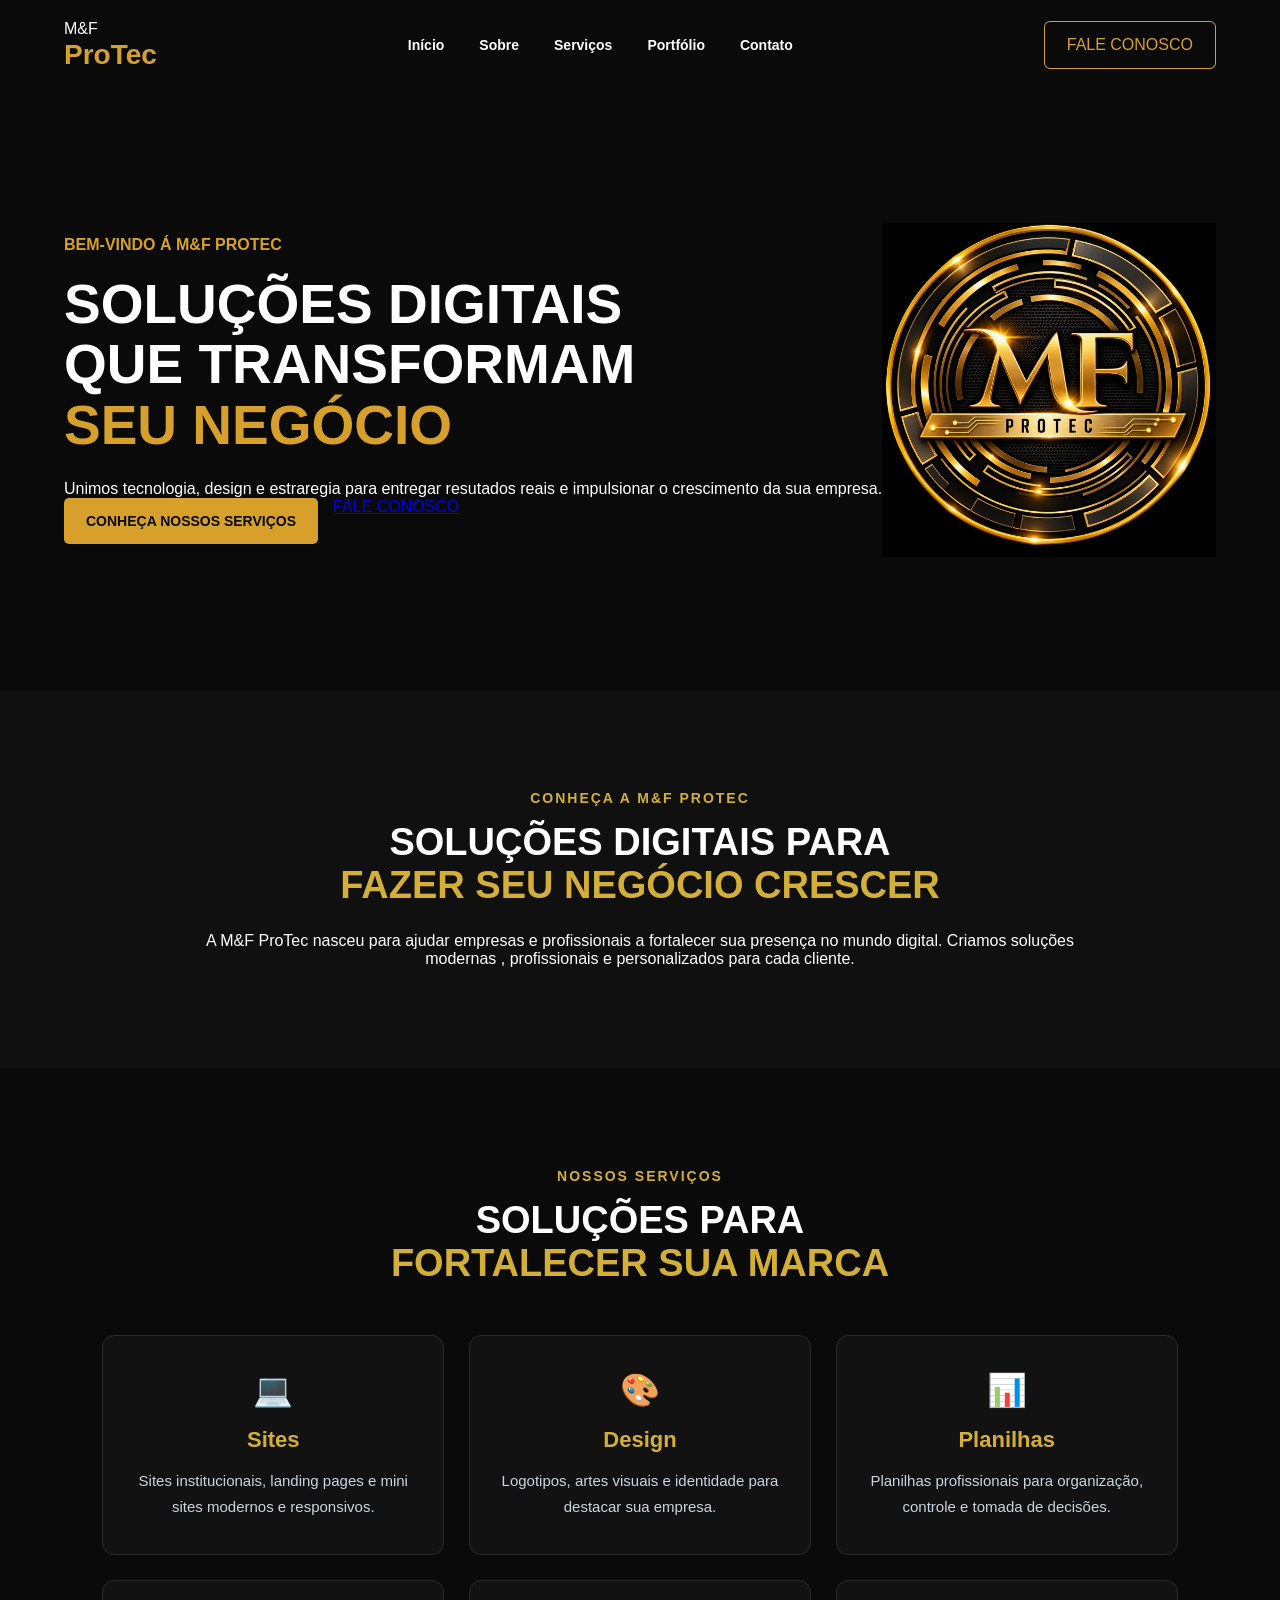
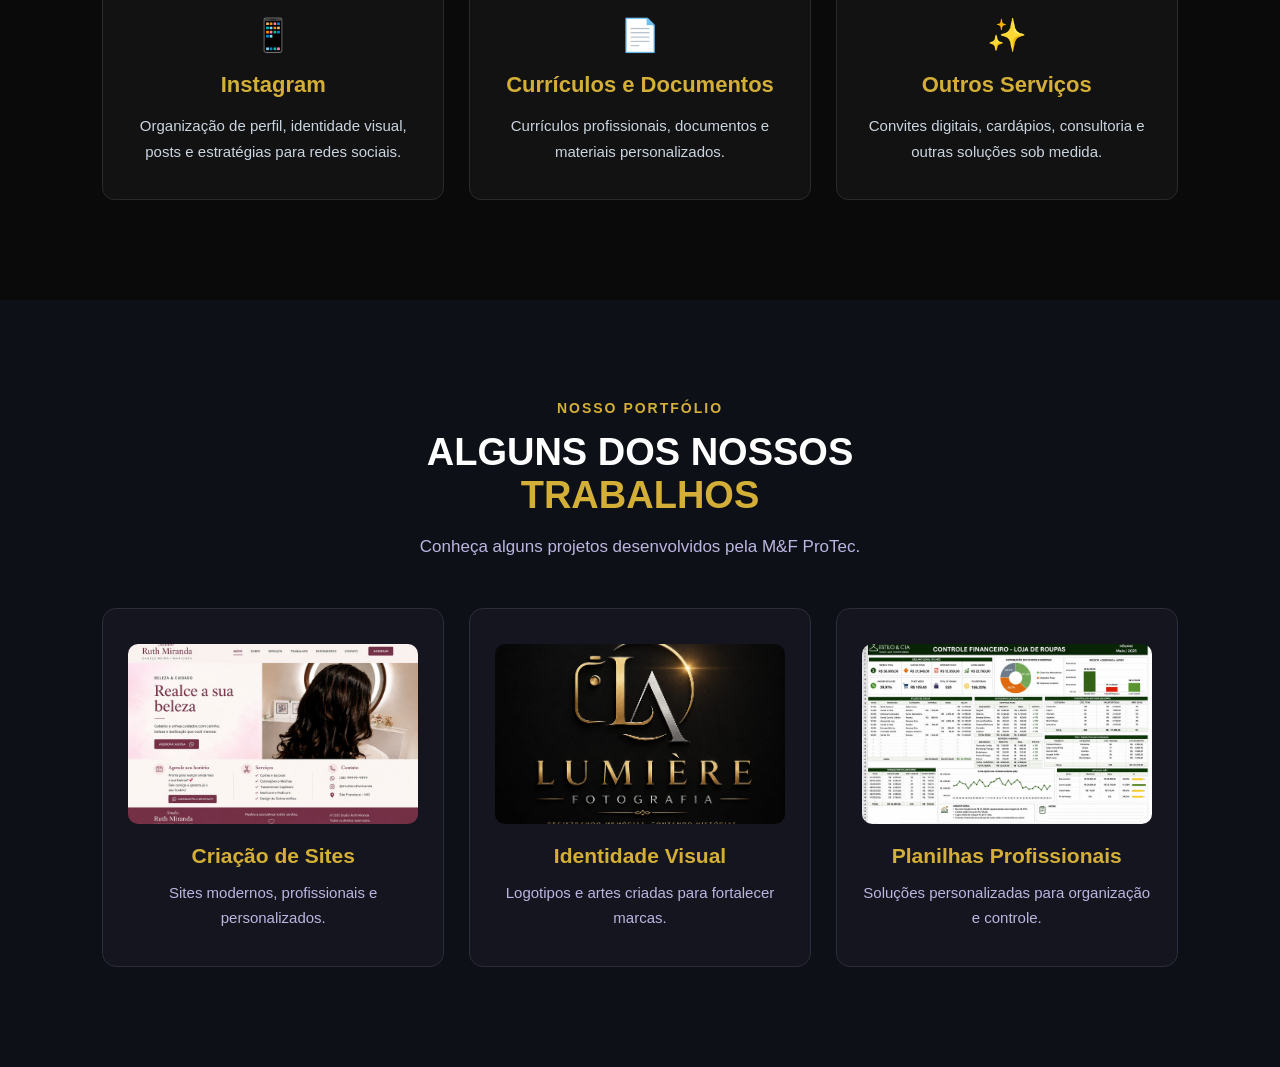
==== index.html @ 5df6a649 "Adicionar site M&F ProTec" ====
<!DOCTYPE html>
<html lang="pt-BR">
<head>
    <meta charset="UTF-8">
    <meta name="viewport" content="width=device-width, initial-scale=1.0">
    <title>M&F ProTec | Soluções Digitais</title>
    <link rel="stylesheet" href="css/style.css">
</head>
<body>
    <header>
        <div class="logo">
            M&F <span>ProTec</span>
        </div>
        <nav>
            <a href="#inicio">Início</a>
            <a href="#sobre">Sobre</a>
            <a href="#servicos">Serviços</a>
            <a href="#portfolio">Portfólio</a>
            <a href="#contato">Contato</a>
        </nav>
        
        <a href="#contato" class="btn-contato">FALE CONOSCO</a>   
    </header>
    <main> 
        <section id="inicio" class="hero">
            <div class="hero-conteudo">

                <p  class="destaque">BEM-VINDO Á M&F PROTEC</p>
                
                <h1> 
                    SOLUÇÕES DIGITAIS<br>
                    QUE TRANSFORMAM<br>
                    <span>SEU NEGÓCIO</span>
                </h1>
                <p class="descrição">
                    Unimos tecnologia, design e estraregia para
                    entregar resutados reais e impulsionar o
                    crescimento da sua empresa.
                </p>
            
            <div class="hero-botoes">
                <a href="#servicos" class="btn-principal">
                    CONHEÇA NOSSOS SERVIÇOS
                </a>

                <a href="#contato" class="btn-secundario">
                    FALE CONOSCO
                </a>

            </div>
          
         </div> 
         <div class="hero-imagem">
            <img src="img/logo.png" alt="Logo M&F ProTec">
         </div> 
       </section>

       <section id="sobre" class="sobre">
          <div class="sobre-conteudo">
            
            <p class="sobre-destaque"> CONHEÇA A M&F PROTEC </p>

            <h2> 
                SOLUÇÕES DIGITAIS PARA
                <span> FAZER SEU NEGÓCIO CRESCER</span>
            </h2>

            <p class="Sobre-texto">
                A M&F ProTec nasceu para ajudar empresas e profissionais
                a fortalecer sua presença no mundo digital.
                Criamos soluções modernas , profissionais e personalizados
                para cada cliente.

            </p>

              
          </div>

       </section>

       <section id="servicos" class="servicos">

    <p class="servicos-destaque">NOSSOS SERVIÇOS</p>

    <h2>
        SOLUÇÕES PARA
        <span>FORTALECER SUA MARCA</span>
    </h2>

    <div class="servicos-grid">

        <div class="servico-card">
            <div class="servico-icone">💻</div>
            <h3>Sites</h3>
            <p>Sites institucionais, landing pages e mini sites modernos e responsivos.</p>
        </div>

        <div class="servico-card">
            <div class="servico-icone">🎨</div>
            <h3>Design</h3>
            <p>Logotipos, artes visuais e identidade para destacar sua empresa.</p>
        </div>

        <div class="servico-card">
            <div class="servico-icone">📊</div>
            <h3>Planilhas</h3>
            <p>Planilhas profissionais para organização, controle e tomada de decisões.</p>
        </div>

        <div class="servico-card">
            <div class="servico-icone">📱</div>
            <h3>Instagram</h3>
            <p>Organização de perfil, identidade visual, posts e estratégias para redes sociais.</p>
        </div>

        <div class="servico-card">
            <div class="servico-icone">📄</div> 
            <h3>Currículos e Documentos</h3>
            <p>Currículos profissionais, documentos e materiais personalizados.</p>
        </div>

        <div class="servico-card">
            <div class="servico-icone">✨</div>
            <h3>Outros Serviços</h3>
            <p>Convites digitais, cardápios, consultoria e outras soluções sob medida.</p>
        </div>

    </div>

</section>


<section id="portfolio" class="portfolio">

    <div class="portfolio-conteudo">

        <p class="portfolio-destaque">NOSSO PORTFÓLIO</p>

        <h2>
            ALGUNS DOS NOSSOS
            <span>TRABALHOS</span>
        </h2>

        <p class="portfolio-texto">
            Conheça alguns projetos desenvolvidos pela M&F ProTec.
        </p>

        <div class="portfolio-grid">

            <div class="portfolio-card">
                <img src="img/ruth-jpg.jpeg" alt="Site Espaço Ruth Miranda" class="portfolio-img">
                 <h3>Criação de Sites</h3>

                <p>Sites modernos, profissionais e personalizados.</p>
            </div>

            <div class="portfolio-card">
                <img src="img/indentidade.jpg.jpeg" alt="Projeto de Indentidade Visual" class="portfolio-img">
                <h3>Identidade Visual</h3>
                <p>Logotipos e artes criadas para fortalecer marcas.</p>
            </div>

            <div class="portfolio-card">
                <img src="img/planilha.jpg.jpeg" alt="Planilha Profissional" class="portfolio-img">
                <h3>Planilhas Profissionais</h3>
                <p>Soluções personalizadas para organização e controle.</p>
            </div>

        </div>

    </div>

</section>
    </main>    
    
    <script src="js/script.js"></script>
    
</body>
</html>
---- css/style.css ----
* {
    margin: 0;
    padding: 0;
    box-sizing: border-box;
}

body {
    font-family: Arial, sans-serif;
    background-color: #0a0a0a;
    color: #ffffff;
}

header {
    width: 100%;
    height: 90px;
    padding: 0 5%;

    display: flex;
    align-items: center;
    justify-content: space-between;

    background-color: #0a0a0a;
}

.logo span {
    font-size: 28px;
    font-weight: bold;
    color: #ffffff;

}

.logo span {
    color: #d6a02b;
}

nav {
    display: flex;
    gap: 35px;
}

nav a {
    color: #ffffff;
    text-decoration: none;
    font-size: 14px;
    font-weight: 600;
}

nav a:hover {
    color: #d6a02b;
}

.btn-contato {
    color: #d6a02b;
    text-decoration: none;
    border: 1px solid #d6a02b;
    padding: 14px 22px;
    border-radius: 6px;
}

header {
    max-width: 1400px;
    margin: 0 auto;
}

.logo {
    line-height: 1;
}

.logo span {
    display: block;
    margin-top: 4px;
}

nav a {
    transition: 0.3s;
}

.btn-contato {
    transition: 0.3s;
}

.btn-contato:hover {
    background-color: #d6a02b;
    color: #0a0a0a;
}

.hero {
    min-height: 600px;
    display: flex;
    align-items: center;
    padding: 70px 5%;
    backgroyund-color: #0a0a0a;
}

.hero-content {
    max-width: 650px;

}

.destaque {
    color: #d6a02b;
    font-size: 16px;
    font-weight: bold;
    margin-bottom: 20px;
}

.hero h1 {
    font-size: 55px;
    line-height: 1.1;
    margin-bottom: 25px;
}

.hero h1 span {
    color: #d6a02b;
}

.descricao {
    max-width: 500px;
    font-size: 17px;
    line-height: 1.7;
    color: #cccccc;
    margin-bottom: 30px;
}

.hero-botoes {
    display: flex;
    gap: 15px;
}

.btn-principal,
.btn-segundario {
    display: inline-block;
    padding: 15px 22px;
    border-radius: 5px;
    text-decoration: none;
    font-size: 14px;
    font-weight: bold;
}

.btn-principal {
    background-color: #d6a02b;
    color: #0a0a0a;
}

.btn-segundario {
    color: #d6a02b;
    border: 1px solid #d6a02b;
}

.hero-imagem {
    flex: 1;
    display: flex;
    justify-content: center;
    align-items: center;
}

.hero-imagem img {
    max-width: 100%;
    height: 430px;
    height: auto;
    object-fit: contain;
}

/* SEÇÃO SOBRE */

.sobre {
    padding: 100px 8%;
    background: #101010;
}

.sobre-conteudo {
    max-width: 900px;
    margin: 0 auto;
    text-align: center;
}

.sobre-destaque {
    color: #d4af37;
    font-size: 14px;
    font-weight: bold;
    letter-spacing: 2px;
    margin-bottom: 15px;
}

.sobre h2 {
    color: #ffffff;
    font-size: 38px;
    margin-bottom: 25px;
}

.sobre h2 span {
    color: #d4af37;
    display: block;
}

.sobre-texto {
    color: #cbd5e1;
    font-size: 17px;
    line-height: 1.8;
    max-width: 700px;
    margin: 0 auto;
} 

/* SEÇÃO SERVIÇOS */

.servicos {
    padding: 100px 8%;
    background-color: #0a0a0a;
    text-align: center;
}

.servicos-destaque {
    color: #d4af37;
    font-size: 14px;
    font-weight: bold;
    letter-spacing: 2px;
    margin-bottom: 15px;
}

.servicos h2 {
    color: #ffffff;
    font-size: 38px;
    margin-bottom: 50px;
}

.servicos h2 span {
    color: #d4af37;
    display: block;
}

.servicos-grid {
    display: grid;
    grid-template-columns: repeat(3, 1fr);
    gap: 25px;
    max-width: 1200px;
    margin: 0 auto;
}

.servico-card {
    background-color: #121212;
    border: 1px solid #2a2a2a;
    border-radius: 12px;
    padding: 35px 25px;
    transition: 0.3s;
}

.servico-card:hover {
    transform: translateY(-8px);
    border-color: #d4af37;
}

.servico-card h3 {
    color: #d4af37;
    font-size: 22px;
    margin-bottom: 15px;
}

.servico-card p {
    color: #cbd5e1;
    font-size: 15px;
    line-height: 1.7;
}

.servico-icone {
    font-size: 32px;
    margin-bottom: 18px;
}

.servico-card {
    transition: transform 0.3s ease, border-color 0.3s ease; 
}

.servico-card:hover {
    transform: translateY(-8px);
    border-color: #d4af37;
}


/*SEÇÃO PORTFÓLIO */
.portfolio {
    padding: 100px 8%;
    background-color: #0d1117;
}

.portfolio-conteudo {
    max-width: 1100px;
    margin: 0 auto;
    text-align: center;
}

.portfolio-destaque {
    color: #d4af37;
    font-size: 14px;
    font-weight: bold;
    letter-spacing: 2px;
    margin-bottom: 15px;
}

.portfolio h2 {
    color: #ffffff;
    font-size: 38px;
    margin-bottom: 15px;
}

.portfolio h2 span {
    color: #d4af37;
    display: block;
}
.portfolio-texto {
    color: #bcb5e1;
    font-size: 17px;
    line-height: 1.8;
    margin-bottom: 45px;
}
.portfolio-grid {
    display: grid;
    grid-template-columns: repeat(3, 1fr);
    gap: 25px;
    
}
.portfolio-card {
    background:#15151f;
    border: 1px solid #2c2c3a;
    border-radius: 14px;
    padding: 35px 25px;
    text-align: center;
}
.portfolio-card h3 {
    color: #d4af37;
    font-size: 21px;
    margin-bottom: 12px;
}
.portfolio-card p {
    color: #bcb5e1;
    font-size: 15px;
    line-height: 1.7;
}
.portfolio-card {
    transition: transform 0.3s ease, border-color 0.3s ease;
}
.portfolio-card:hover {
    transform: translateY(-8px);
    border-color: #d4af37;
}

.portfolio-img {
    width: 100%;
    height: 180px;
    object-fit: cover;
    border-radius: 10px;
    margin-bottom: 20px;
    display: block;
}
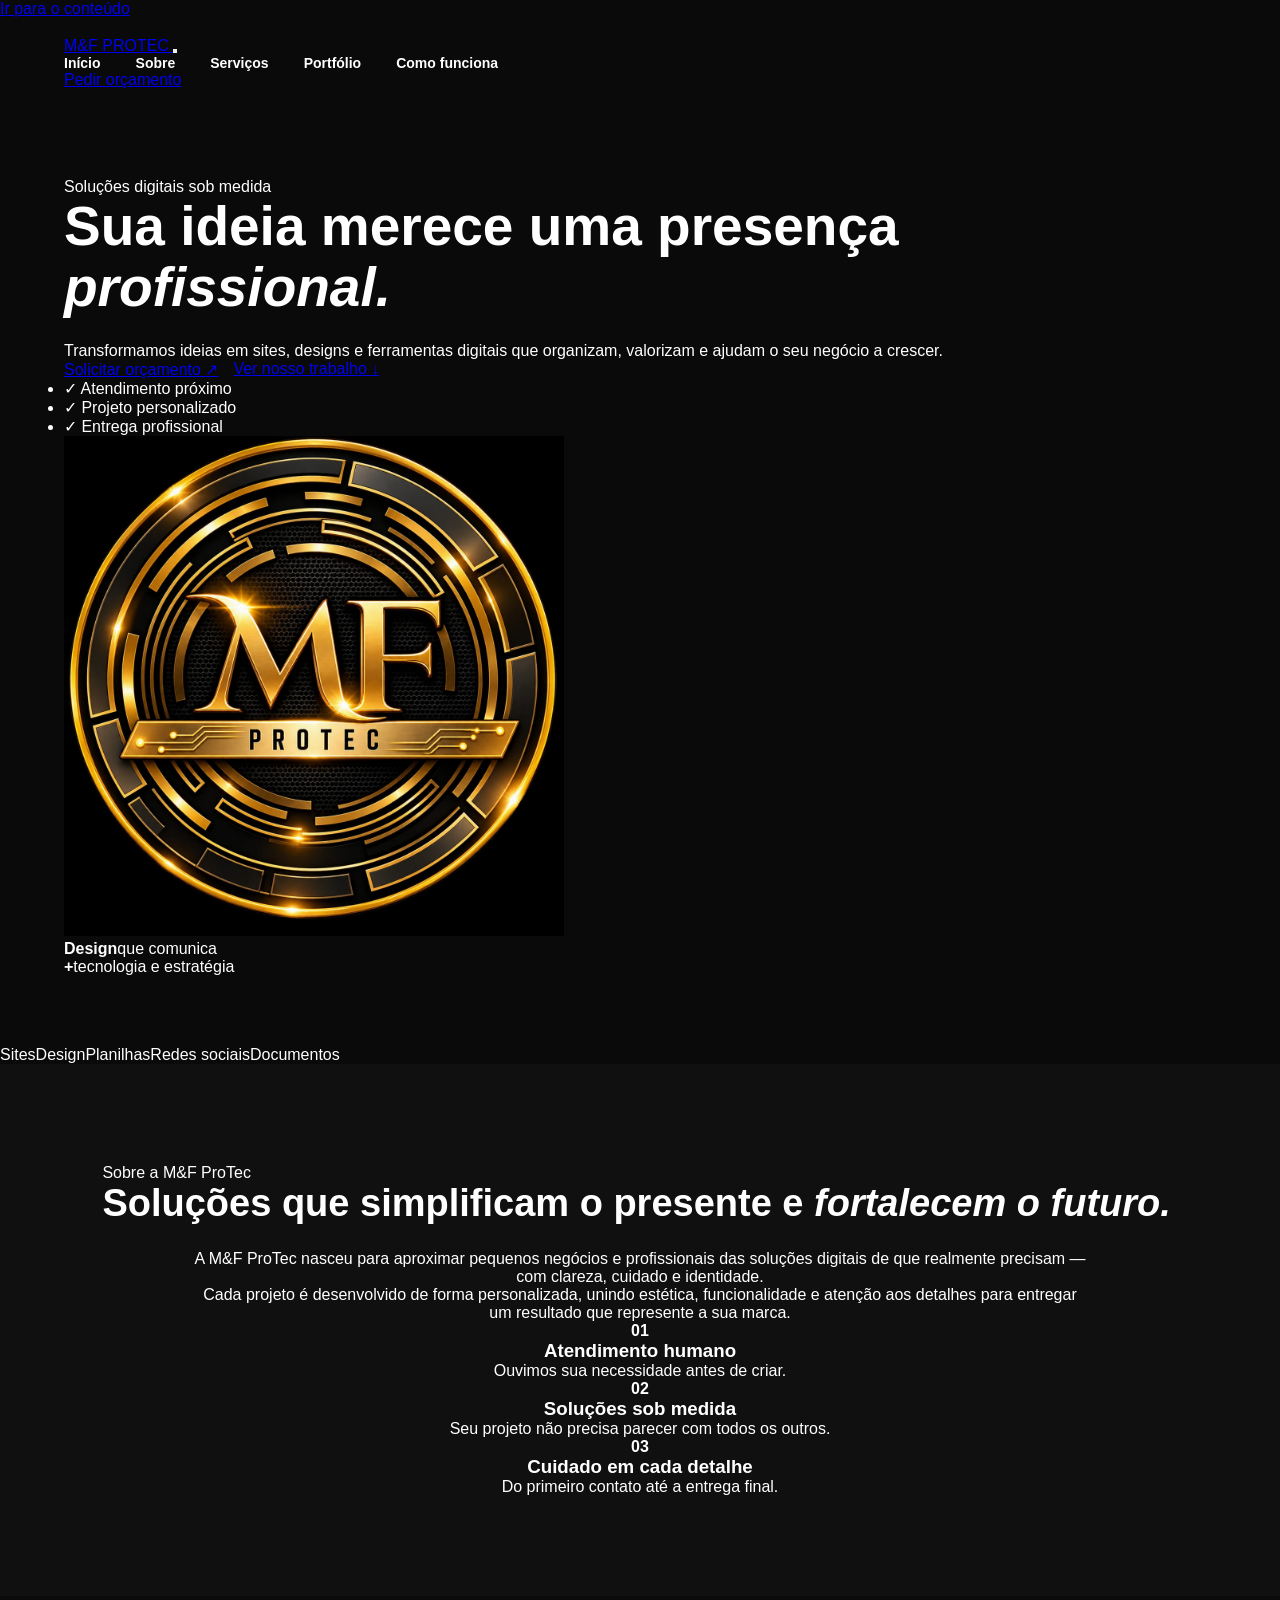
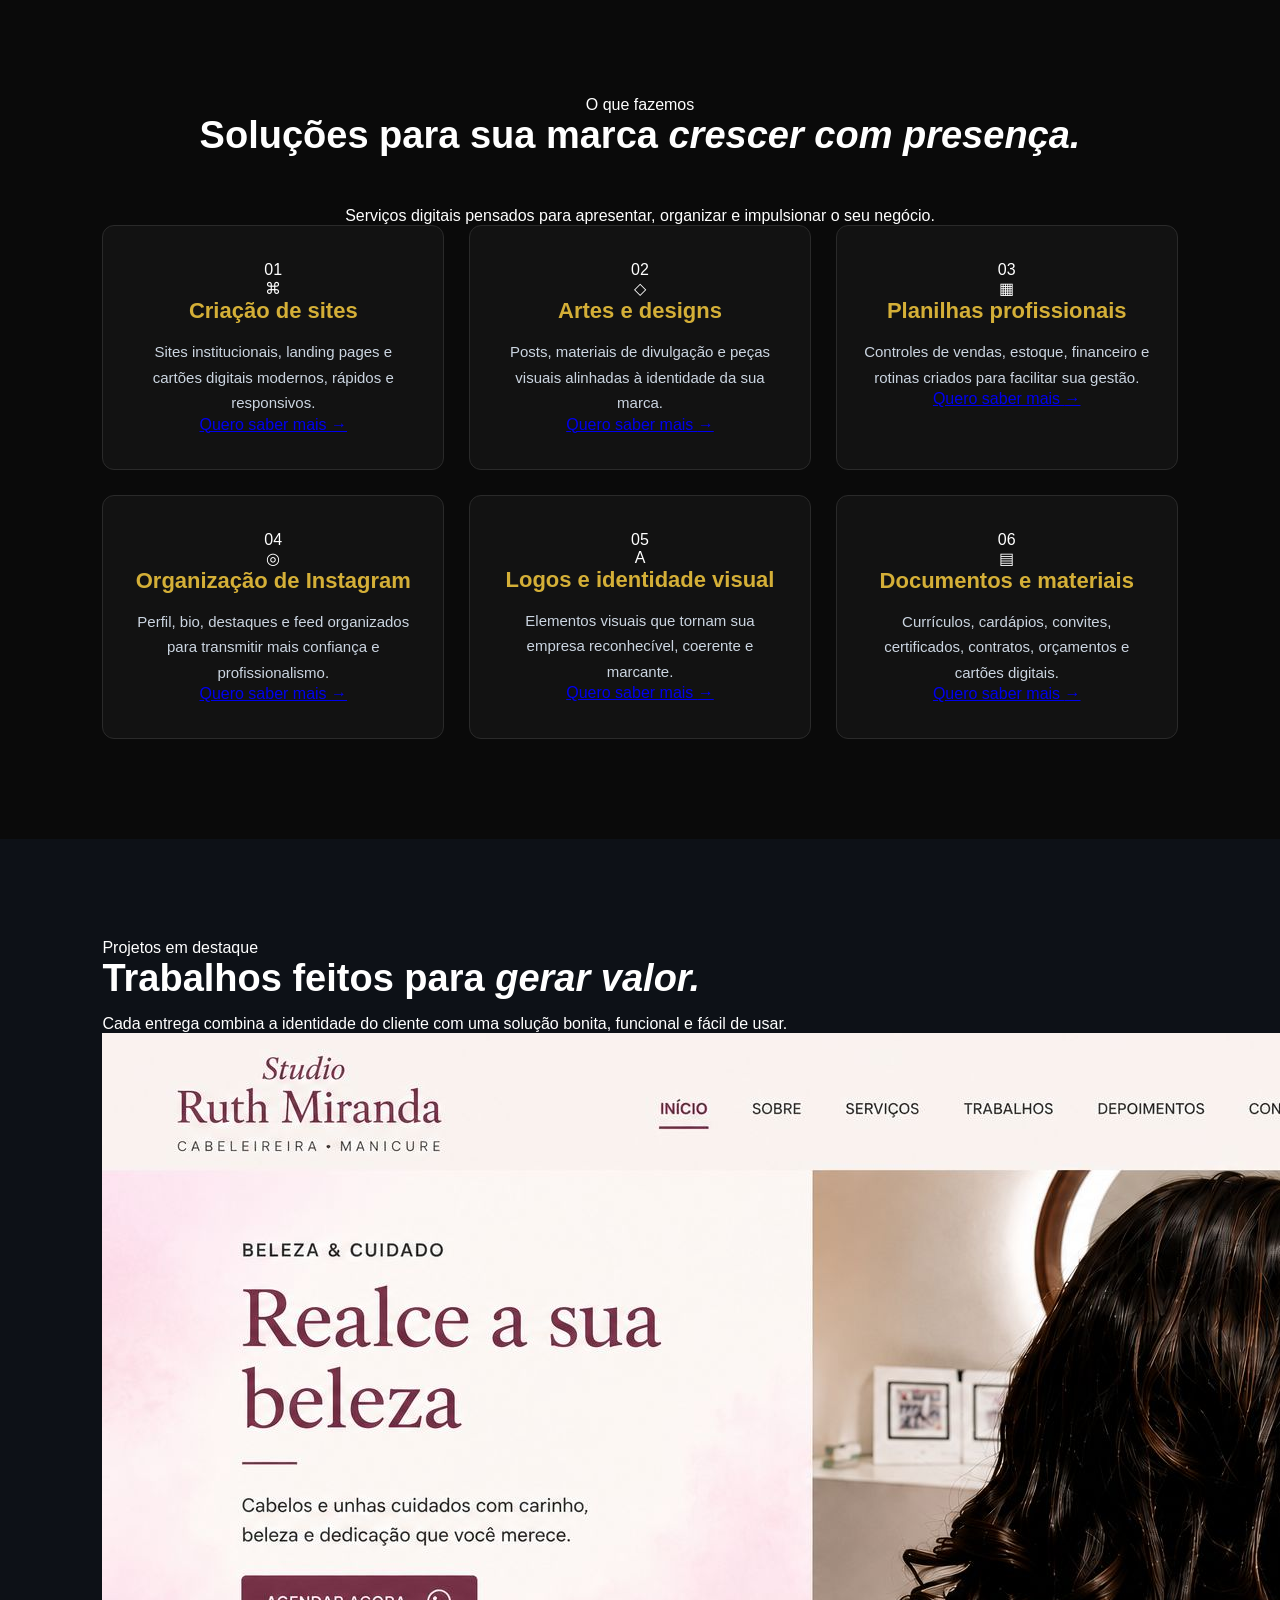
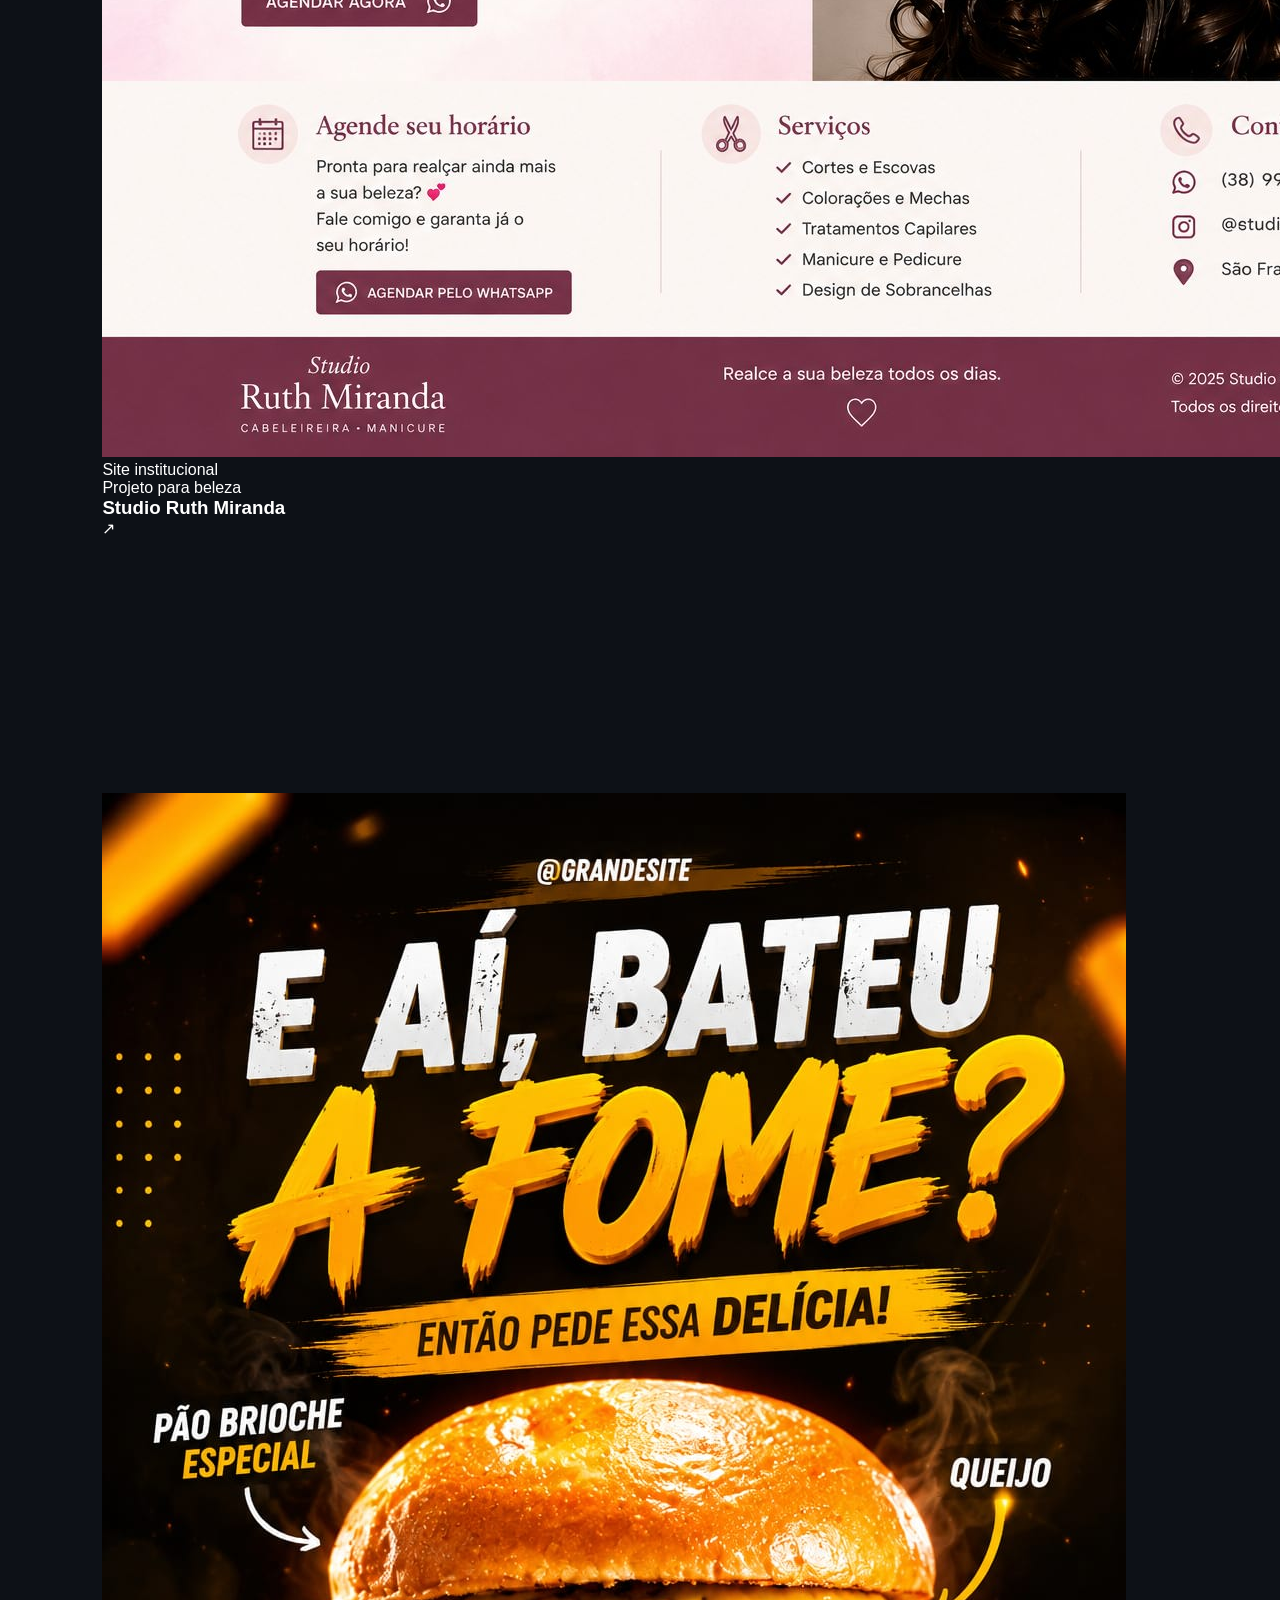
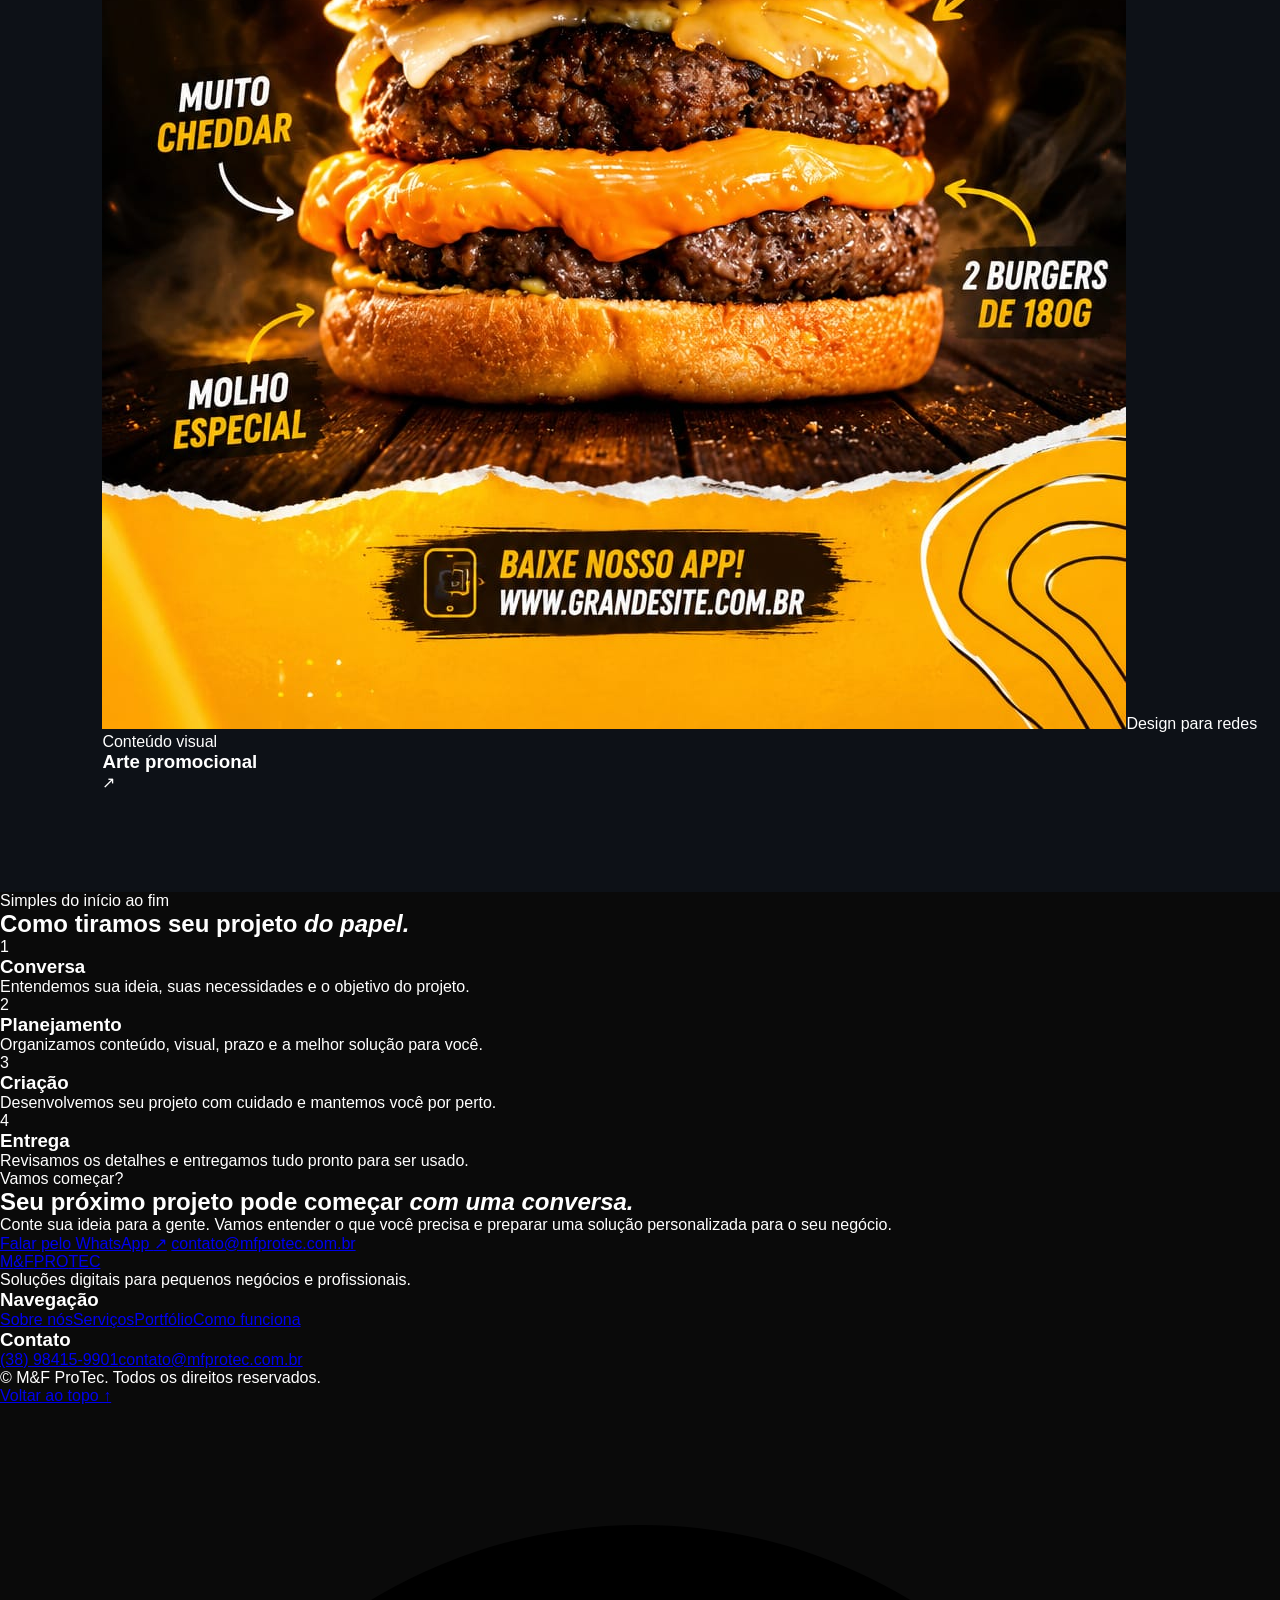
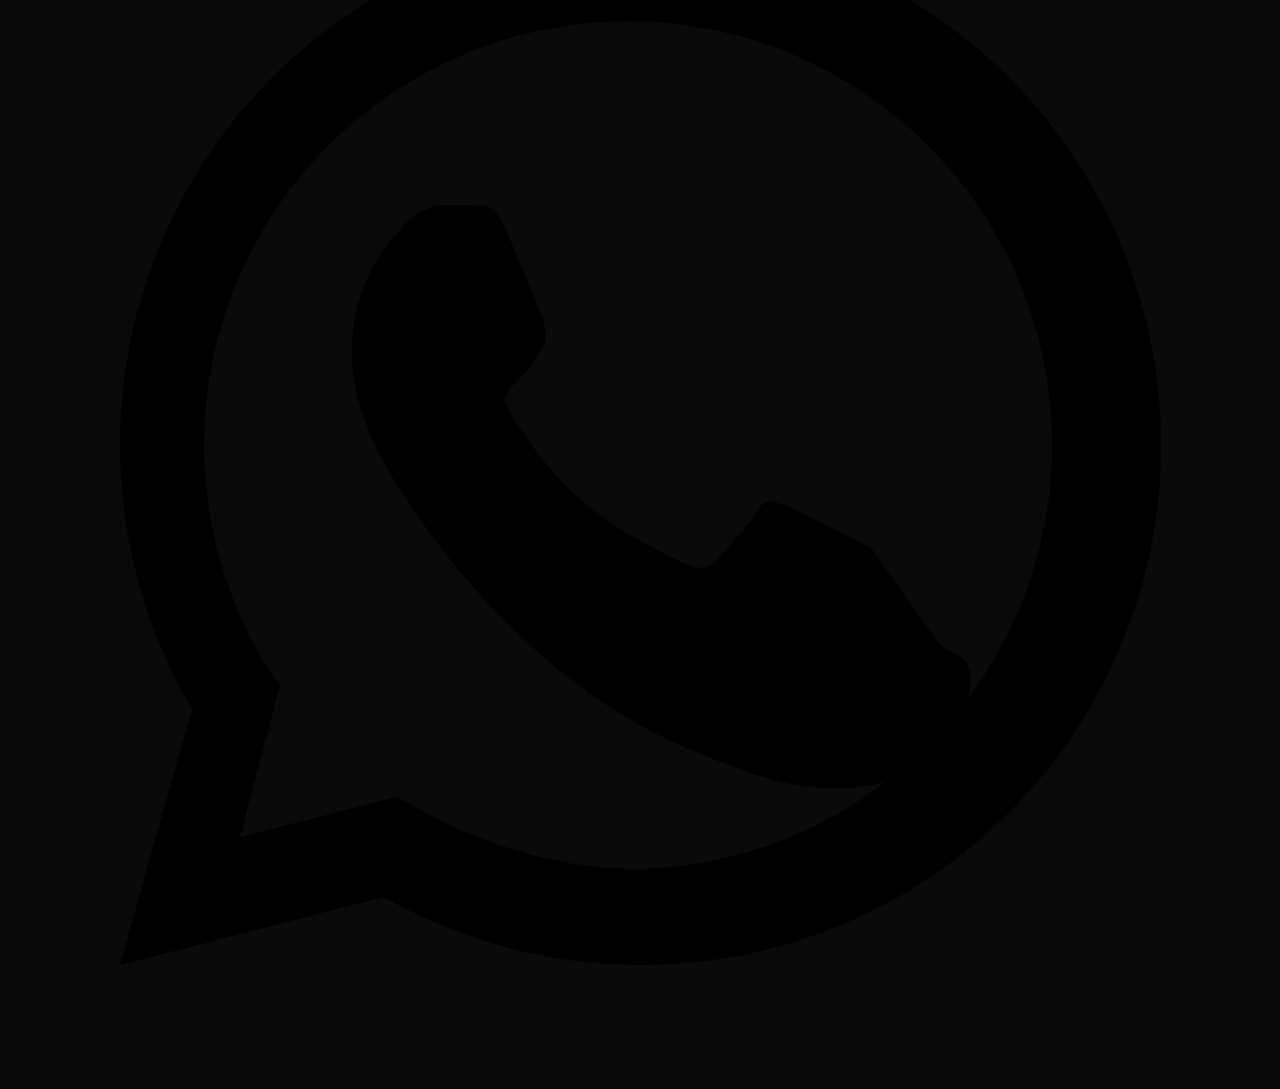
==== commit 482f2a8b: "Atualizar estrutura do site" ====
--- a/index.html
+++ b/index.html
@@ -3,177 +3,181 @@
 <head>
     <meta charset="UTF-8">
     <meta name="viewport" content="width=device-width, initial-scale=1.0">
-    <title>M&F ProTec | Soluções Digitais</title>
+    <meta name="description" content="A M&F ProTec cria sites, designs, planilhas e soluções digitais sob medida para pequenos negócios e profissionais.">
+    <meta name="theme-color" content="#080808">
+    <title>M&F ProTec | Soluções digitais para o seu negócio</title>
+    <link rel="preconnect" href="https://fonts.googleapis.com">
+    <link rel="preconnect" href="https://fonts.gstatic.com" crossorigin>
+    <link href="https://fonts.googleapis.com/css2?family=DM+Sans:wght@400;500;600;700&family=Manrope:wght@600;700;800&display=swap" rel="stylesheet">
     <link rel="stylesheet" href="css/style.css">
 </head>
 <body>
-    <header>
-        <div class="logo">
-            M&F <span>ProTec</span>
+    <a class="skip-link" href="#conteudo">Ir para o conteúdo</a>
+
+    <header class="cabecalho">
+        <div class="container cabecalho-conteudo">
+            <a class="marca" href="#inicio" aria-label="M&F ProTec — início">
+                <span class="marca-monograma">M<span>&</span>F</span>
+                <span class="marca-nome">PRO<span>TEC</span></span>
+            </a>
+            <button class="menu-botao" type="button" aria-label="Abrir menu" aria-expanded="false" aria-controls="menu-principal">
+                <span></span><span></span><span></span>
+            </button>
+            <nav class="menu" id="menu-principal" aria-label="Navegação principal">
+                <a href="#inicio">Início</a>
+                <a href="#sobre">Sobre</a>
+                <a href="#servicos">Serviços</a>
+                <a href="#portfolio">Portfólio</a>
+                <a href="#processo">Como funciona</a>
+            </nav>
+            <a class="botao botao-contorno cabecalho-cta" href="https://wa.me/5538984159901?text=Olá%2C%20vim%20pelo%20site%20da%20M%26F%20ProTec%20e%20gostaria%20de%20um%20orçamento." target="_blank" rel="noopener noreferrer">Pedir orçamento</a>
         </div>
-        <nav>
-            <a href="#inicio">Início</a>
-            <a href="#sobre">Sobre</a>
-            <a href="#servicos">Serviços</a>
-            <a href="#portfolio">Portfólio</a>
-            <a href="#contato">Contato</a>
-        </nav>
-        
-        <a href="#contato" class="btn-contato">FALE CONOSCO</a>   
     </header>
-    <main> 
-        <section id="inicio" class="hero">
-            <div class="hero-conteudo">
 
-                <p  class="destaque">BEM-VINDO Á M&F PROTEC</p>
-                
-                <h1> 
-                    SOLUÇÕES DIGITAIS<br>
-                    QUE TRANSFORMAM<br>
-                    <span>SEU NEGÓCIO</span>
-                </h1>
-                <p class="descrição">
-                    Unimos tecnologia, design e estraregia para
-                    entregar resutados reais e impulsionar o
-                    crescimento da sua empresa.
-                </p>
-            
-            <div class="hero-botoes">
-                <a href="#servicos" class="btn-principal">
-                    CONHEÇA NOSSOS SERVIÇOS
-                </a>
+    <main id="conteudo">
+        <section class="hero" id="inicio">
+            <div class="hero-luz hero-luz-um"></div>
+            <div class="hero-luz hero-luz-dois"></div>
+            <div class="container hero-grid">
+                <div class="hero-conteudo revelar">
+                    <p class="rotulo"><span></span> Soluções digitais sob medida</p>
+                    <h1>Sua ideia merece uma presença <em>profissional.</em></h1>
+                    <p class="hero-texto">Transformamos ideias em sites, designs e ferramentas digitais que organizam, valorizam e ajudam o seu negócio a crescer.</p>
+                    <div class="hero-botoes">
+                        <a class="botao botao-dourado" href="https://wa.me/5538984159901?text=Olá%2C%20vim%20pelo%20site%20da%20M%26F%20ProTec%20e%20gostaria%20de%20um%20orçamento." target="_blank" rel="noopener noreferrer">Solicitar orçamento <span aria-hidden="true">↗</span></a>
+                        <a class="botao botao-link" href="#portfolio">Ver nosso trabalho <span aria-hidden="true">↓</span></a>
+                    </div>
+                    <ul class="hero-beneficios" aria-label="Nossos diferenciais">
+                        <li><span>✓</span> Atendimento próximo</li>
+                        <li><span>✓</span> Projeto personalizado</li>
+                        <li><span>✓</span> Entrega profissional</li>
+                    </ul>
+                </div>
+                <div class="hero-visual revelar">
+                    <div class="orbita orbita-um"></div>
+                    <div class="orbita orbita-dois"></div>
+                    <div class="logo-moldura">
+                        <img src="img/logo.png" alt="Símbolo dourado da M&F ProTec" width="500" height="500">
+                    </div>
+                    <div class="selo selo-superior"><strong>Design</strong><span>que comunica</span></div>
+                    <div class="selo selo-inferior"><strong>+</strong><span>tecnologia e estratégia</span></div>
+                </div>
+            </div>
+        </section>
 
-                <a href="#contato" class="btn-secundario">
-                    FALE CONOSCO
-                </a>
+        <section class="faixa">
+            <div class="container faixa-itens" aria-label="Áreas de atuação">
+                <span>Sites</span><i></i><span>Design</span><i></i><span>Planilhas</span><i></i><span>Redes sociais</span><i></i><span>Documentos</span>
+            </div>
+        </section>
 
+        <section class="secao sobre" id="sobre">
+            <div class="container sobre-grid">
+                <div class="secao-cabecalho revelar">
+                    <p class="rotulo"><span></span> Sobre a M&F ProTec</p>
+                    <h2>Soluções que simplificam o presente e <em>fortalecem o futuro.</em></h2>
+                </div>
+                <div class="sobre-conteudo revelar">
+                    <p>A M&F ProTec nasceu para aproximar pequenos negócios e profissionais das soluções digitais de que realmente precisam — com clareza, cuidado e identidade.</p>
+                    <p>Cada projeto é desenvolvido de forma personalizada, unindo estética, funcionalidade e atenção aos detalhes para entregar um resultado que represente a sua marca.</p>
+                    <div class="valores">
+                        <article><strong>01</strong><div><h3>Atendimento humano</h3><p>Ouvimos sua necessidade antes de criar.</p></div></article>
+                        <article><strong>02</strong><div><h3>Soluções sob medida</h3><p>Seu projeto não precisa parecer com todos os outros.</p></div></article>
+                        <article><strong>03</strong><div><h3>Cuidado em cada detalhe</h3><p>Do primeiro contato até a entrega final.</p></div></article>
+                    </div>
+                </div>
             </div>
-          
-         </div> 
-         <div class="hero-imagem">
-            <img src="img/logo.png" alt="Logo M&F ProTec">
-         </div> 
-       </section>
+        </section>
 
-       <section id="sobre" class="sobre">
-          <div class="sobre-conteudo">
-            
-            <p class="sobre-destaque"> CONHEÇA A M&F PROTEC </p>
+        <section class="secao servicos" id="servicos">
+            <div class="container">
+                <div class="secao-cabecalho central revelar">
+                    <p class="rotulo"><span></span> O que fazemos</p>
+                    <h2>Soluções para sua marca <em>crescer com presença.</em></h2>
+                    <p>Serviços digitais pensados para apresentar, organizar e impulsionar o seu negócio.</p>
+                </div>
+                <div class="servicos-grid">
+                    <article class="servico-card revelar"><span class="numero">01</span><div class="icone">⌘</div><h3>Criação de sites</h3><p>Sites institucionais, landing pages e cartões digitais modernos, rápidos e responsivos.</p><a href="#contato">Quero saber mais <span>→</span></a></article>
+                    <article class="servico-card revelar"><span class="numero">02</span><div class="icone">◇</div><h3>Artes e designs</h3><p>Posts, materiais de divulgação e peças visuais alinhadas à identidade da sua marca.</p><a href="#contato">Quero saber mais <span>→</span></a></article>
+                    <article class="servico-card revelar"><span class="numero">03</span><div class="icone">▦</div><h3>Planilhas profissionais</h3><p>Controles de vendas, estoque, financeiro e rotinas criados para facilitar sua gestão.</p><a href="#contato">Quero saber mais <span>→</span></a></article>
+                    <article class="servico-card revelar"><span class="numero">04</span><div class="icone">◎</div><h3>Organização de Instagram</h3><p>Perfil, bio, destaques e feed organizados para transmitir mais confiança e profissionalismo.</p><a href="#contato">Quero saber mais <span>→</span></a></article>
+                    <article class="servico-card revelar"><span class="numero">05</span><div class="icone">A</div><h3>Logos e identidade visual</h3><p>Elementos visuais que tornam sua empresa reconhecível, coerente e marcante.</p><a href="#contato">Quero saber mais <span>→</span></a></article>
+                    <article class="servico-card revelar"><span class="numero">06</span><div class="icone">▤</div><h3>Documentos e materiais</h3><p>Currículos, cardápios, convites, certificados, contratos, orçamentos e cartões digitais.</p><a href="#contato">Quero saber mais <span>→</span></a></article>
+                </div>
+            </div>
+        </section>
 
-            <h2> 
-                SOLUÇÕES DIGITAIS PARA
-                <span> FAZER SEU NEGÓCIO CRESCER</span>
-            </h2>
+        <section class="secao portfolio" id="portfolio">
+            <div class="container">
+                <div class="portfolio-topo revelar">
+                    <div class="secao-cabecalho">
+                        <p class="rotulo"><span></span> Projetos em destaque</p>
+                        <h2>Trabalhos feitos para <em>gerar valor.</em></h2>
+                    </div>
+                    <p>Cada entrega combina a identidade do cliente com uma solução bonita, funcional e fácil de usar.</p>
+                </div>
+                <div class="portfolio-grid">
+                    <article class="projeto revelar">
+                        <div class="projeto-imagem"><img src="img/ruth-jpg.jpeg" alt="Site criado para o Studio Ruth Miranda" loading="lazy"><span>Site institucional</span></div>
+                        <div class="projeto-info"><div><p>Projeto para beleza</p><h3>Studio Ruth Miranda</h3></div><span class="projeto-seta">↗</span></div>
+                    </article>
+                    <article class="projeto revelar">
+                        <div class="projeto-imagem"><img src="img/planilha.jpg.jpeg" alt="Planilha profissional para controle financeiro" loading="lazy"><span>Planilha profissional</span></div>
+                        <div class="projeto-info"><div><p>Organização e gestão</p><h3>Controle financeiro</h3></div><span class="projeto-seta">↗</span></div>
+                    </article>
+                    <article class="projeto revelar">
+                        <div class="projeto-imagem"><img src="img/indentidade.jpg.jpeg" alt="Identidade visual para Lumière Fotografia" loading="lazy"><span>Identidade visual</span></div>
+                        <div class="projeto-info"><div><p>Marca e posicionamento</p><h3>Lumière Fotografia</h3></div><span class="projeto-seta">↗</span></div>
+                    </article>
+                    <article class="projeto revelar">
+                        <div class="projeto-imagem"><img src="img/arte-hamburguer.jpg.jpeg" alt="Arte promocional para hamburgueria" loading="lazy"><span>Design para redes</span></div>
+                        <div class="projeto-info"><div><p>Conteúdo visual</p><h3>Arte promocional</h3></div><span class="projeto-seta">↗</span></div>
+                    </article>
+                </div>
+            </div>
+        </section>
 
-            <p class="Sobre-texto">
-                A M&F ProTec nasceu para ajudar empresas e profissionais
-                a fortalecer sua presença no mundo digital.
-                Criamos soluções modernas , profissionais e personalizados
-                para cada cliente.
+        <section class="secao processo" id="processo">
+            <div class="container">
+                <div class="secao-cabecalho central revelar">
+                    <p class="rotulo"><span></span> Simples do início ao fim</p>
+                    <h2>Como tiramos seu projeto <em>do papel.</em></h2>
+                </div>
+                <div class="processo-grid">
+                    <article class="revelar"><span>1</span><h3>Conversa</h3><p>Entendemos sua ideia, suas necessidades e o objetivo do projeto.</p></article>
+                    <article class="revelar"><span>2</span><h3>Planejamento</h3><p>Organizamos conteúdo, visual, prazo e a melhor solução para você.</p></article>
+                    <article class="revelar"><span>3</span><h3>Criação</h3><p>Desenvolvemos seu projeto com cuidado e mantemos você por perto.</p></article>
+                    <article class="revelar"><span>4</span><h3>Entrega</h3><p>Revisamos os detalhes e entregamos tudo pronto para ser usado.</p></article>
+                </div>
+            </div>
+        </section>
 
-            </p>
+        <section class="secao contato" id="contato">
+            <div class="container contato-caixa revelar">
+                <div class="contato-luz"></div>
+                <p class="rotulo"><span></span> Vamos começar?</p>
+                <h2>Seu próximo projeto pode começar <em>com uma conversa.</em></h2>
+                <p>Conte sua ideia para a gente. Vamos entender o que você precisa e preparar uma solução personalizada para o seu negócio.</p>
+                <div class="contato-acoes">
+                    <a class="botao botao-dourado" href="https://wa.me/5538984159901?text=Olá%2C%20vim%20pelo%20site%20da%20M%26F%20ProTec%20e%20gostaria%20de%20um%20orçamento." target="_blank" rel="noopener noreferrer">Falar pelo WhatsApp <span>↗</span></a>
+                    <a class="email-link" href="mailto:contato@mfprotec.com.br">contato@mfprotec.com.br</a>
+                </div>
+            </div>
+        </section>
+    </main>
 
-              
-          </div>
+    <footer class="rodape">
+        <div class="container rodape-grid">
+            <div><a class="marca" href="#inicio"><span class="marca-monograma">M<span>&</span>F</span><span class="marca-nome">PRO<span>TEC</span></span></a><p>Soluções digitais para pequenos negócios e profissionais.</p></div>
+            <div><h3>Navegação</h3><a href="#sobre">Sobre nós</a><a href="#servicos">Serviços</a><a href="#portfolio">Portfólio</a><a href="#processo">Como funciona</a></div>
+            <div><h3>Contato</h3><a href="tel:+5538984159901">(38) 98415-9901</a><a href="mailto:contato@mfprotec.com.br">contato@mfprotec.com.br</a></div>
+        </div>
+        <div class="container rodape-base"><p>© <span id="ano"></span> M&F ProTec. Todos os direitos reservados.</p><a href="#inicio">Voltar ao topo ↑</a></div>
+    </footer>
 
-       </section>
-
-       <section id="servicos" class="servicos">
-
-    <p class="servicos-destaque">NOSSOS SERVIÇOS</p>
-
-    <h2>
-        SOLUÇÕES PARA
-        <span>FORTALECER SUA MARCA</span>
-    </h2>
-
-    <div class="servicos-grid">
-
-        <div class="servico-card">
-            <div class="servico-icone">💻</div>
-            <h3>Sites</h3>
-            <p>Sites institucionais, landing pages e mini sites modernos e responsivos.</p>
-        </div>
-
-        <div class="servico-card">
-            <div class="servico-icone">🎨</div>
-            <h3>Design</h3>
-            <p>Logotipos, artes visuais e identidade para destacar sua empresa.</p>
-        </div>
-
-        <div class="servico-card">
-            <div class="servico-icone">📊</div>
-            <h3>Planilhas</h3>
-            <p>Planilhas profissionais para organização, controle e tomada de decisões.</p>
-        </div>
-
-        <div class="servico-card">
-            <div class="servico-icone">📱</div>
-            <h3>Instagram</h3>
-            <p>Organização de perfil, identidade visual, posts e estratégias para redes sociais.</p>
-        </div>
-
-        <div class="servico-card">
-            <div class="servico-icone">📄</div> 
-            <h3>Currículos e Documentos</h3>
-            <p>Currículos profissionais, documentos e materiais personalizados.</p>
-        </div>
-
-        <div class="servico-card">
-            <div class="servico-icone">✨</div>
-            <h3>Outros Serviços</h3>
-            <p>Convites digitais, cardápios, consultoria e outras soluções sob medida.</p>
-        </div>
-
-    </div>
-
-</section>
-
-
-<section id="portfolio" class="portfolio">
-
-    <div class="portfolio-conteudo">
-
-        <p class="portfolio-destaque">NOSSO PORTFÓLIO</p>
-
-        <h2>
-            ALGUNS DOS NOSSOS
-            <span>TRABALHOS</span>
-        </h2>
-
-        <p class="portfolio-texto">
-            Conheça alguns projetos desenvolvidos pela M&F ProTec.
-        </p>
-
-        <div class="portfolio-grid">
-
-            <div class="portfolio-card">
-                <img src="img/ruth-jpg.jpeg" alt="Site Espaço Ruth Miranda" class="portfolio-img">
-                 <h3>Criação de Sites</h3>
-
-                <p>Sites modernos, profissionais e personalizados.</p>
-            </div>
-
-            <div class="portfolio-card">
-                <img src="img/indentidade.jpg.jpeg" alt="Projeto de Indentidade Visual" class="portfolio-img">
-                <h3>Identidade Visual</h3>
-                <p>Logotipos e artes criadas para fortalecer marcas.</p>
-            </div>
-
-            <div class="portfolio-card">
-                <img src="img/planilha.jpg.jpeg" alt="Planilha Profissional" class="portfolio-img">
-                <h3>Planilhas Profissionais</h3>
-                <p>Soluções personalizadas para organização e controle.</p>
-            </div>
-
-        </div>
-
-    </div>
-
-</section>
-    </main>    
-    
+    <a class="whatsapp-flutuante" href="https://wa.me/5538984159901?text=Olá%2C%20vim%20pelo%20site%20da%20M%26F%20ProTec%20e%20gostaria%20de%20um%20orçamento." target="_blank" rel="noopener noreferrer" aria-label="Falar com a M&F ProTec pelo WhatsApp">
+        <svg viewBox="0 0 32 32" aria-hidden="true"><path d="M16 3a13 13 0 0 0-11.2 19.6L3 29l6.6-1.7A13 13 0 1 0 16 3Zm0 23.6c-2 0-4-.6-5.7-1.6l-.4-.2-3.9 1 1-3.8-.3-.4A10.6 10.6 0 1 1 16 26.6Zm5.8-8c-.3-.2-1.9-1-2.2-1.1-.3-.1-.5-.2-.7.2-.2.3-.8 1-1 1.2-.2.2-.4.2-.7.1-1.9-.9-3.2-1.7-4.5-3.9-.3-.5.3-.5.9-1.6.1-.2 0-.4 0-.6l-1-2.4c-.3-.6-.6-.5-.8-.5h-.7c-.2 0-.6.1-1 .5-.3.4-1.3 1.3-1.3 3.2s1.4 3.7 1.6 4c.2.3 2.7 4.1 6.6 5.8 2.5 1.1 3.5 1.2 4.8 1 1-.2 1.9-.8 2.2-1.5.3-.7.3-1.3.2-1.5-.1-.2-.4-.3-.7-.5Z"/></svg>
+    </a>
     <script src="js/script.js"></script>
-    
 </body>
-</html>+</html>
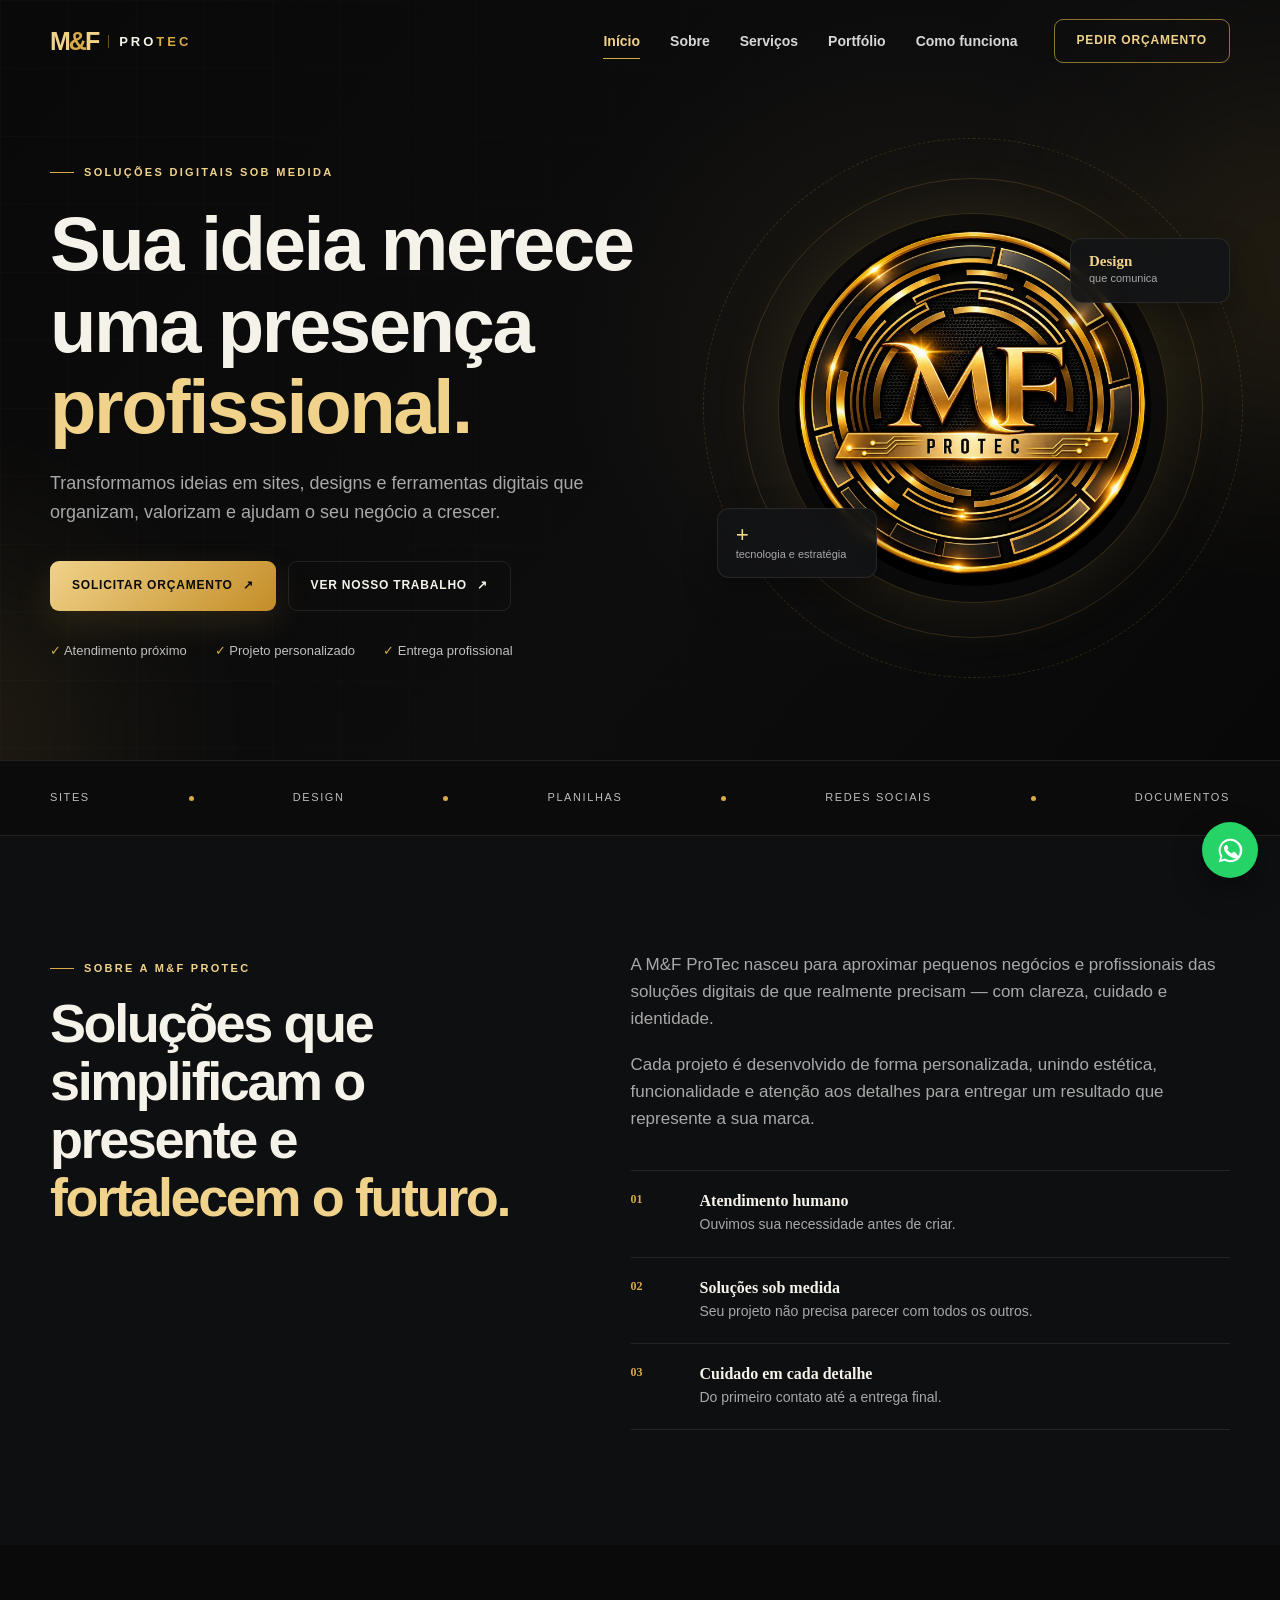
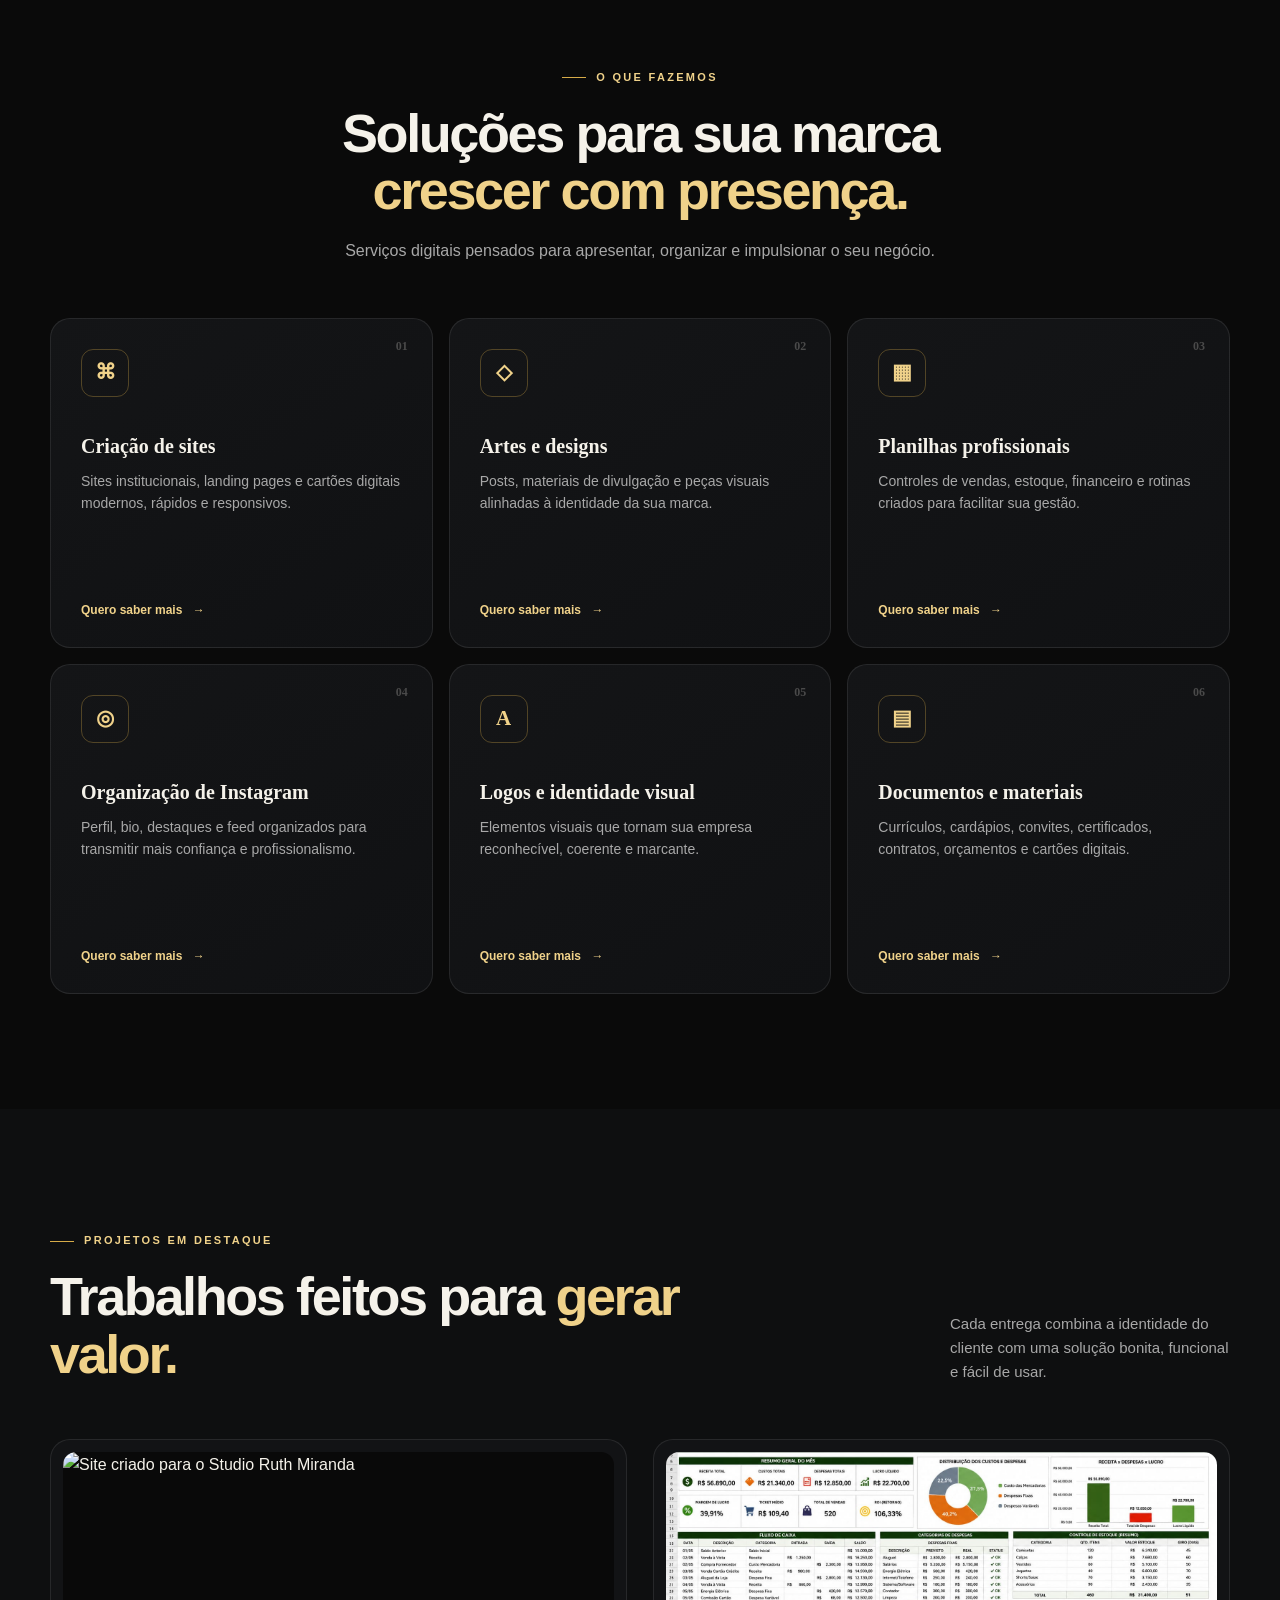
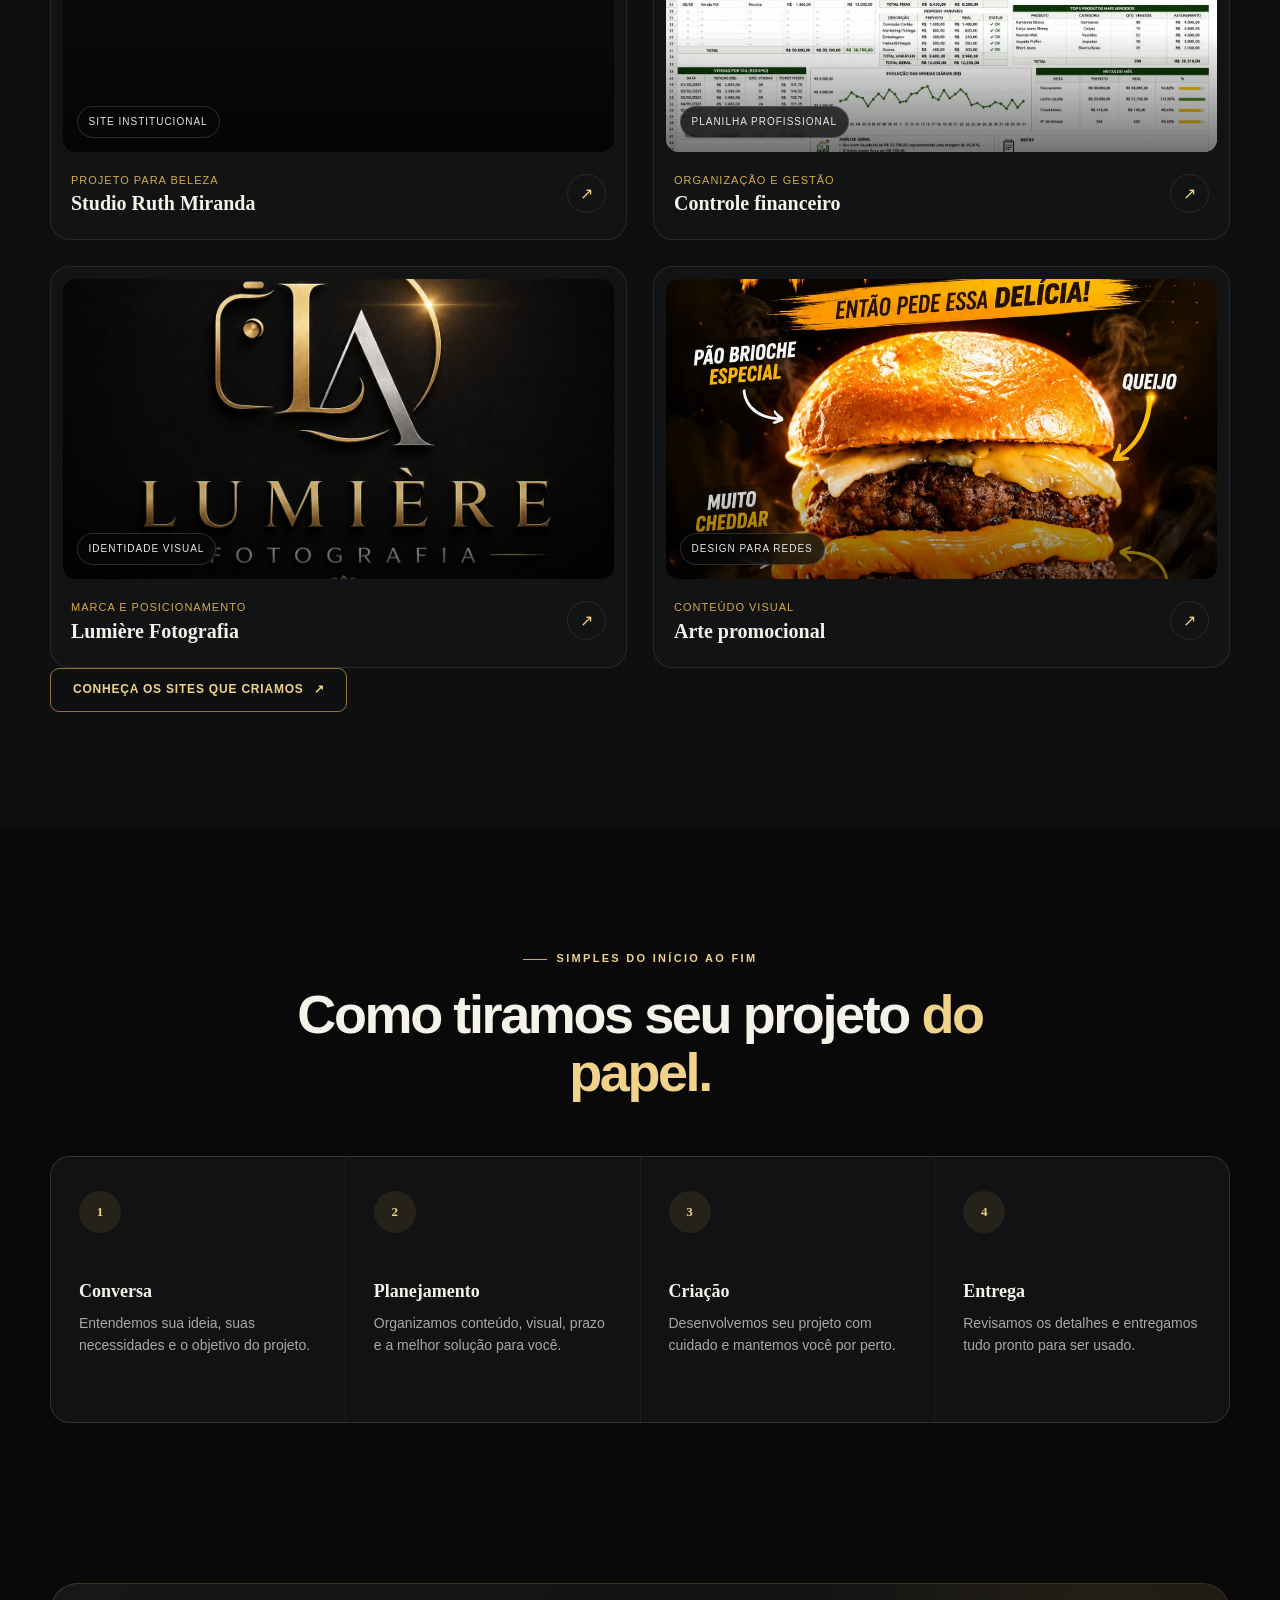
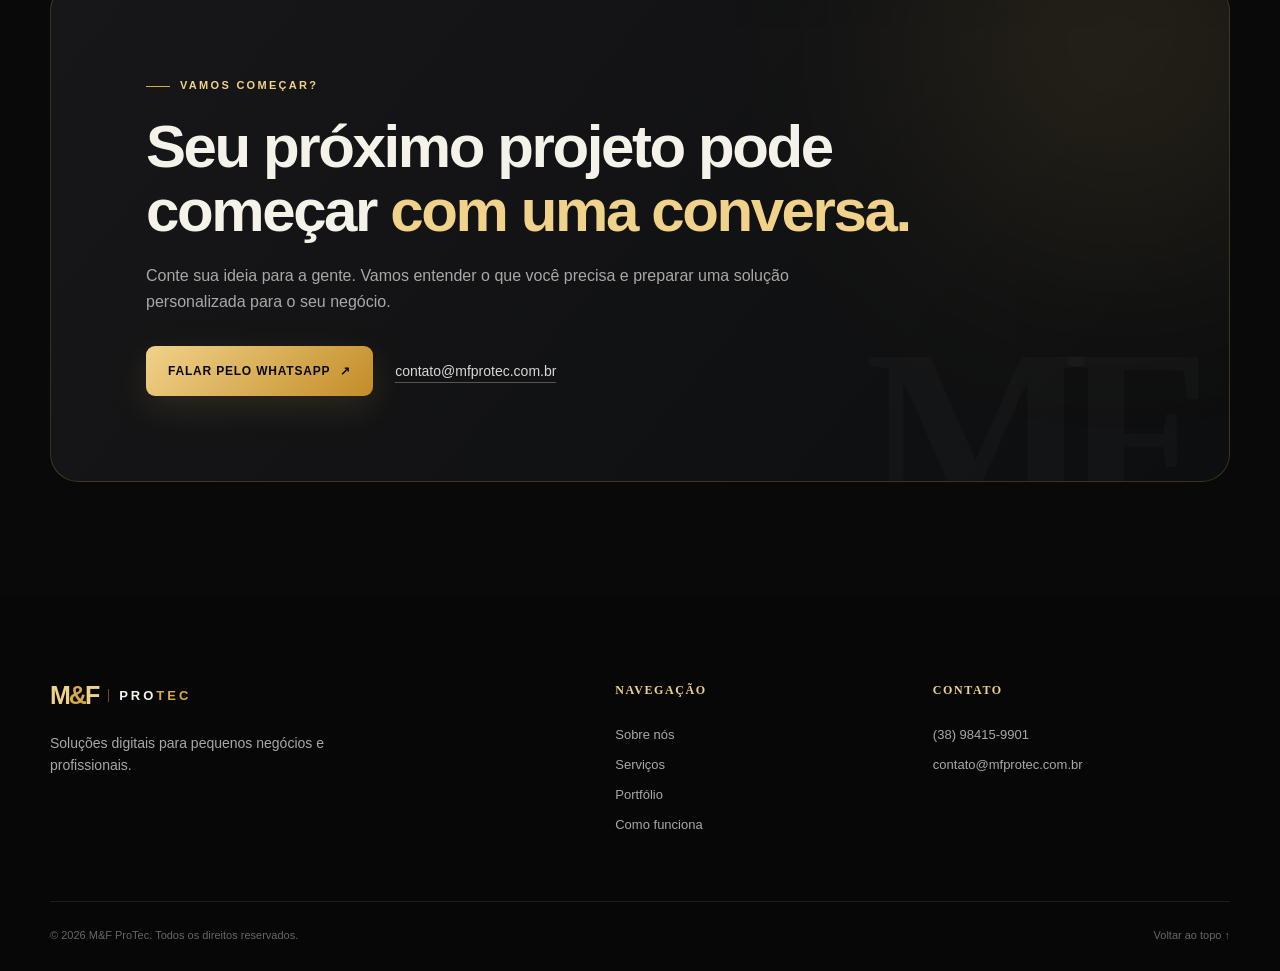
==== commit 06bf18c1: "Atualizar site e adicionar portfólio" ====
--- a/index.html
+++ b/index.html
@@ -10,6 +10,7 @@
     <link rel="preconnect" href="https://fonts.gstatic.com" crossorigin>
     <link href="https://fonts.googleapis.com/css2?family=DM+Sans:wght@400;500;600;700&family=Manrope:wght@600;700;800&display=swap" rel="stylesheet">
     <link rel="stylesheet" href="css/style.css">
+    <link rel="stylesheet" href="css/portfolio.css">
 </head>
 <body>
     <a class="skip-link" href="#conteudo">Ir para o conteúdo</a>
@@ -27,7 +28,7 @@
                 <a href="#inicio">Início</a>
                 <a href="#sobre">Sobre</a>
                 <a href="#servicos">Serviços</a>
-                <a href="#portfolio">Portfólio</a>
+                <a href="portfolio.html">Portfólio</a>
                 <a href="#processo">Como funciona</a>
             </nav>
             <a class="botao botao-contorno cabecalho-cta" href="https://wa.me/5538984159901?text=Olá%2C%20vim%20pelo%20site%20da%20M%26F%20ProTec%20e%20gostaria%20de%20um%20orçamento." target="_blank" rel="noopener noreferrer">Pedir orçamento</a>
@@ -45,7 +46,7 @@
                     <p class="hero-texto">Transformamos ideias em sites, designs e ferramentas digitais que organizam, valorizam e ajudam o seu negócio a crescer.</p>
                     <div class="hero-botoes">
                         <a class="botao botao-dourado" href="https://wa.me/5538984159901?text=Olá%2C%20vim%20pelo%20site%20da%20M%26F%20ProTec%20e%20gostaria%20de%20um%20orçamento." target="_blank" rel="noopener noreferrer">Solicitar orçamento <span aria-hidden="true">↗</span></a>
-                        <a class="botao botao-link" href="#portfolio">Ver nosso trabalho <span aria-hidden="true">↓</span></a>
+                        <a class="botao botao-link" href="portfolio.html">Ver nosso trabalho <span aria-hidden="true">↗</span></a>
                     </div>
                     <ul class="hero-beneficios" aria-label="Nossos diferenciais">
                         <li><span>✓</span> Atendimento próximo</li>
@@ -117,10 +118,10 @@
                     <p>Cada entrega combina a identidade do cliente com uma solução bonita, funcional e fácil de usar.</p>
                 </div>
                 <div class="portfolio-grid">
-                    <article class="projeto revelar">
-                        <div class="projeto-imagem"><img src="img/ruth-jpg.jpeg" alt="Site criado para o Studio Ruth Miranda" loading="lazy"><span>Site institucional</span></div>
+                    <a class="projeto revelar" href="portfolio.html#studio-ruth">
+                        <div class="projeto-imagem"><img src="img/ruth-portfolio.jpg" alt="Site criado para o Studio Ruth Miranda" loading="lazy"><span>Site institucional</span></div>
                         <div class="projeto-info"><div><p>Projeto para beleza</p><h3>Studio Ruth Miranda</h3></div><span class="projeto-seta">↗</span></div>
-                    </article>
+                    </a>
                     <article class="projeto revelar">
                         <div class="projeto-imagem"><img src="img/planilha.jpg.jpeg" alt="Planilha profissional para controle financeiro" loading="lazy"><span>Planilha profissional</span></div>
                         <div class="projeto-info"><div><p>Organização e gestão</p><h3>Controle financeiro</h3></div><span class="projeto-seta">↗</span></div>
@@ -134,6 +135,7 @@
                         <div class="projeto-info"><div><p>Conteúdo visual</p><h3>Arte promocional</h3></div><span class="projeto-seta">↗</span></div>
                     </article>
                 </div>
+                <div class="portfolio-mais"><a class="botao botao-contorno" href="portfolio.html">Conheça os sites que criamos <span aria-hidden="true">↗</span></a></div>
             </div>
         </section>
 
@@ -169,7 +171,7 @@
     <footer class="rodape">
         <div class="container rodape-grid">
             <div><a class="marca" href="#inicio"><span class="marca-monograma">M<span>&</span>F</span><span class="marca-nome">PRO<span>TEC</span></span></a><p>Soluções digitais para pequenos negócios e profissionais.</p></div>
-            <div><h3>Navegação</h3><a href="#sobre">Sobre nós</a><a href="#servicos">Serviços</a><a href="#portfolio">Portfólio</a><a href="#processo">Como funciona</a></div>
+            <div><h3>Navegação</h3><a href="#sobre">Sobre nós</a><a href="#servicos">Serviços</a><a href="portfolio.html">Portfólio</a><a href="#processo">Como funciona</a></div>
             <div><h3>Contato</h3><a href="tel:+5538984159901">(38) 98415-9901</a><a href="mailto:contato@mfprotec.com.br">contato@mfprotec.com.br</a></div>
         </div>
         <div class="container rodape-base"><p>© <span id="ano"></span> M&F ProTec. Todos os direitos reservados.</p><a href="#inicio">Voltar ao topo ↑</a></div>
@@ -181,3 +183,4 @@
     <script src="js/script.js"></script>
 </body>
 </html>
+
--- a/css/style.css
+++ b/css/style.css
@@ -1,353 +1,216 @@
-* {
-    margin: 0;
-    padding: 0;
-    box-sizing: border-box;
-}
-
-body {
-    font-family: Arial, sans-serif;
-    background-color: #0a0a0a;
-    color: #ffffff;
-}
-
-header {
-    width: 100%;
-    height: 90px;
-    padding: 0 5%;
-
-    display: flex;
-    align-items: center;
-    justify-content: space-between;
-
-    background-color: #0a0a0a;
-}
-
-.logo span {
-    font-size: 28px;
-    font-weight: bold;
-    color: #ffffff;
-
-}
-
-.logo span {
-    color: #d6a02b;
-}
-
-nav {
-    display: flex;
-    gap: 35px;
-}
-
-nav a {
-    color: #ffffff;
-    text-decoration: none;
-    font-size: 14px;
-    font-weight: 600;
-}
-
-nav a:hover {
-    color: #d6a02b;
-}
-
-.btn-contato {
-    color: #d6a02b;
-    text-decoration: none;
-    border: 1px solid #d6a02b;
-    padding: 14px 22px;
-    border-radius: 6px;
-}
-
-header {
-    max-width: 1400px;
-    margin: 0 auto;
-}
-
-.logo {
-    line-height: 1;
-}
-
-.logo span {
-    display: block;
-    margin-top: 4px;
-}
-
-nav a {
-    transition: 0.3s;
-}
-
-.btn-contato {
-    transition: 0.3s;
-}
-
-.btn-contato:hover {
-    background-color: #d6a02b;
-    color: #0a0a0a;
-}
-
-.hero {
-    min-height: 600px;
-    display: flex;
-    align-items: center;
-    padding: 70px 5%;
-    backgroyund-color: #0a0a0a;
-}
-
-.hero-content {
-    max-width: 650px;
-
-}
-
-.destaque {
-    color: #d6a02b;
-    font-size: 16px;
-    font-weight: bold;
-    margin-bottom: 20px;
-}
-
-.hero h1 {
-    font-size: 55px;
-    line-height: 1.1;
-    margin-bottom: 25px;
-}
-
-.hero h1 span {
-    color: #d6a02b;
-}
-
-.descricao {
-    max-width: 500px;
-    font-size: 17px;
-    line-height: 1.7;
-    color: #cccccc;
-    margin-bottom: 30px;
-}
-
-.hero-botoes {
-    display: flex;
-    gap: 15px;
-}
-
-.btn-principal,
-.btn-segundario {
-    display: inline-block;
-    padding: 15px 22px;
-    border-radius: 5px;
-    text-decoration: none;
-    font-size: 14px;
-    font-weight: bold;
-}
-
-.btn-principal {
-    background-color: #d6a02b;
-    color: #0a0a0a;
-}
-
-.btn-segundario {
-    color: #d6a02b;
-    border: 1px solid #d6a02b;
-}
-
-.hero-imagem {
-    flex: 1;
-    display: flex;
-    justify-content: center;
-    align-items: center;
-}
-
-.hero-imagem img {
-    max-width: 100%;
-    height: 430px;
-    height: auto;
-    object-fit: contain;
-}
-
-/* SEÇÃO SOBRE */
-
-.sobre {
-    padding: 100px 8%;
-    background: #101010;
-}
-
-.sobre-conteudo {
-    max-width: 900px;
-    margin: 0 auto;
-    text-align: center;
-}
-
-.sobre-destaque {
-    color: #d4af37;
-    font-size: 14px;
-    font-weight: bold;
-    letter-spacing: 2px;
-    margin-bottom: 15px;
-}
-
-.sobre h2 {
-    color: #ffffff;
-    font-size: 38px;
-    margin-bottom: 25px;
-}
-
-.sobre h2 span {
-    color: #d4af37;
-    display: block;
-}
-
-.sobre-texto {
-    color: #cbd5e1;
-    font-size: 17px;
-    line-height: 1.8;
-    max-width: 700px;
-    margin: 0 auto;
-} 
-
-/* SEÇÃO SERVIÇOS */
-
-.servicos {
-    padding: 100px 8%;
-    background-color: #0a0a0a;
-    text-align: center;
-}
-
-.servicos-destaque {
-    color: #d4af37;
-    font-size: 14px;
-    font-weight: bold;
-    letter-spacing: 2px;
-    margin-bottom: 15px;
-}
-
-.servicos h2 {
-    color: #ffffff;
-    font-size: 38px;
-    margin-bottom: 50px;
-}
-
-.servicos h2 span {
-    color: #d4af37;
-    display: block;
-}
-
-.servicos-grid {
-    display: grid;
-    grid-template-columns: repeat(3, 1fr);
-    gap: 25px;
-    max-width: 1200px;
-    margin: 0 auto;
-}
-
-.servico-card {
-    background-color: #121212;
-    border: 1px solid #2a2a2a;
-    border-radius: 12px;
-    padding: 35px 25px;
-    transition: 0.3s;
-}
-
-.servico-card:hover {
-    transform: translateY(-8px);
-    border-color: #d4af37;
-}
-
-.servico-card h3 {
-    color: #d4af37;
-    font-size: 22px;
-    margin-bottom: 15px;
-}
-
-.servico-card p {
-    color: #cbd5e1;
-    font-size: 15px;
-    line-height: 1.7;
-}
-
-.servico-icone {
-    font-size: 32px;
-    margin-bottom: 18px;
-}
-
-.servico-card {
-    transition: transform 0.3s ease, border-color 0.3s ease; 
-}
-
-.servico-card:hover {
-    transform: translateY(-8px);
-    border-color: #d4af37;
-}
-
-
-/*SEÇÃO PORTFÓLIO */
-.portfolio {
-    padding: 100px 8%;
-    background-color: #0d1117;
-}
-
-.portfolio-conteudo {
-    max-width: 1100px;
-    margin: 0 auto;
-    text-align: center;
-}
-
-.portfolio-destaque {
-    color: #d4af37;
-    font-size: 14px;
-    font-weight: bold;
-    letter-spacing: 2px;
-    margin-bottom: 15px;
-}
-
-.portfolio h2 {
-    color: #ffffff;
-    font-size: 38px;
-    margin-bottom: 15px;
-}
-
-.portfolio h2 span {
-    color: #d4af37;
-    display: block;
-}
-.portfolio-texto {
-    color: #bcb5e1;
-    font-size: 17px;
-    line-height: 1.8;
-    margin-bottom: 45px;
-}
-.portfolio-grid {
-    display: grid;
-    grid-template-columns: repeat(3, 1fr);
-    gap: 25px;
-    
-}
-.portfolio-card {
-    background:#15151f;
-    border: 1px solid #2c2c3a;
-    border-radius: 14px;
-    padding: 35px 25px;
-    text-align: center;
-}
-.portfolio-card h3 {
-    color: #d4af37;
-    font-size: 21px;
-    margin-bottom: 12px;
-}
-.portfolio-card p {
-    color: #bcb5e1;
-    font-size: 15px;
-    line-height: 1.7;
-}
-.portfolio-card {
-    transition: transform 0.3s ease, border-color 0.3s ease;
-}
-.portfolio-card:hover {
-    transform: translateY(-8px);
-    border-color: #d4af37;
-}
-
-.portfolio-img {
-    width: 100%;
-    height: 180px;
-    object-fit: cover;
-    border-radius: 10px;
-    margin-bottom: 20px;
-    display: block;
-}+:root {
+    --preto: #080808;
+    --preto-suave: #0e0f10;
+    --cartao: #131416;
+    --dourado: #d6ab48;
+    --dourado-claro: #f0d28a;
+    --texto: #f5f2ea;
+    --texto-suave: #a8a8a8;
+    --linha: rgba(255, 255, 255, .09);
+    --largura: 1180px;
+    --raio: 20px;
+}
+
+* { margin: 0; padding: 0; box-sizing: border-box; }
+html { scroll-behavior: smooth; scroll-padding-top: 86px; }
+body { background: var(--preto); color: var(--texto); font-family: "DM Sans", sans-serif; line-height: 1.6; overflow-x: hidden; }
+body.menu-aberto { overflow: hidden; }
+img { max-width: 100%; display: block; }
+a { color: inherit; text-decoration: none; }
+button { font: inherit; }
+.container { width: min(calc(100% - 40px), var(--largura)); margin-inline: auto; }
+.skip-link { position: fixed; top: -60px; left: 20px; z-index: 1000; background: var(--dourado); color: #080808; padding: 10px 16px; border-radius: 8px; font-weight: 700; }
+.skip-link:focus { top: 14px; }
+
+.cabecalho { position: fixed; inset: 0 0 auto; z-index: 100; border-bottom: 1px solid transparent; transition: .3s ease; }
+.cabecalho.rolagem { background: rgba(8, 8, 8, .88); border-color: var(--linha); backdrop-filter: blur(16px); }
+.cabecalho-conteudo { min-height: 82px; display: flex; align-items: center; justify-content: space-between; gap: 36px; }
+.marca { display: inline-flex; align-items: center; gap: 10px; flex-shrink: 0; }
+.marca-monograma { font: 800 25px/1 "Manrope", sans-serif; letter-spacing: -2px; color: var(--dourado-claro); }
+.marca-monograma span, .marca-nome span { color: var(--dourado); }
+.marca-nome { padding-left: 10px; border-left: 1px solid rgba(214, 171, 72, .45); font: 700 13px/1 "Manrope", sans-serif; letter-spacing: 3px; }
+.menu { display: flex; align-items: center; justify-content: center; gap: 30px; margin-left: auto; }
+.menu a { position: relative; color: #d7d7d7; font-size: 14px; font-weight: 600; transition: color .25s; }
+.menu a::after { content: ""; position: absolute; left: 0; right: 100%; bottom: -7px; height: 1px; background: var(--dourado); transition: right .25s; }
+.menu a:hover, .menu a.ativo { color: var(--dourado-claro); }
+.menu a:hover::after, .menu a.ativo::after { right: 0; }
+.menu-botao { display: none; width: 42px; height: 42px; border: 1px solid var(--linha); border-radius: 10px; background: transparent; cursor: pointer; }
+.menu-botao span { display: block; width: 20px; height: 2px; margin: 4px auto; background: var(--texto); transition: .25s; }
+
+.botao { display: inline-flex; min-height: 50px; padding: 0 22px; border-radius: 9px; align-items: center; justify-content: center; gap: 10px; text-transform: uppercase; letter-spacing: .8px; font-size: 12px; font-weight: 700; transition: transform .25s, background .25s, color .25s, border-color .25s; }
+.botao:hover { transform: translateY(-2px); }
+.botao-contorno { min-height: 44px; color: var(--dourado-claro); border: 1px solid rgba(214, 171, 72, .65); }
+.botao-contorno:hover { background: var(--dourado); color: #090909; border-color: var(--dourado); }
+.botao-dourado { color: #0a0a0a; background: linear-gradient(135deg, var(--dourado-claro), #c38d27); box-shadow: 0 12px 35px rgba(214, 171, 72, .14); }
+.botao-link { border: 1px solid var(--linha); color: var(--texto); }
+.botao-link:hover { border-color: rgba(214, 171, 72, .55); color: var(--dourado-claro); }
+
+.hero { position: relative; min-height: 760px; padding: 155px 0 88px; overflow: hidden; background: radial-gradient(circle at 70% 45%, rgba(214,171,72,.07), transparent 34%), linear-gradient(130deg, #090909 0%, #0d0d0e 60%, #080808 100%); }
+.hero::before { content: ""; position: absolute; inset: 0; opacity: .11; background-image: linear-gradient(rgba(255,255,255,.15) 1px, transparent 1px), linear-gradient(90deg, rgba(255,255,255,.15) 1px, transparent 1px); background-size: 68px 68px; mask-image: linear-gradient(to right, black, transparent 78%); }
+.hero-grid { position: relative; display: grid; grid-template-columns: 1.08fr .92fr; align-items: center; gap: 64px; }
+.rotulo { display: inline-flex; align-items: center; gap: 10px; color: var(--dourado-claro); text-transform: uppercase; letter-spacing: 2.3px; font-size: 11px; font-weight: 700; }
+.rotulo span { width: 24px; height: 1px; background: var(--dourado); }
+.hero h1, .secao h2, .contato h2 { font-family: "Manrope", sans-serif; letter-spacing: -2.4px; line-height: 1.07; }
+.hero h1 { max-width: 710px; margin: 22px 0; font-size: clamp(48px, 6vw, 76px); }
+h1 em, h2 em { color: var(--dourado-claro); font-style: normal; }
+.hero-texto { max-width: 610px; color: var(--texto-suave); font-size: 18px; }
+.hero-botoes { display: flex; flex-wrap: wrap; gap: 12px; margin-top: 34px; }
+.hero-beneficios { display: flex; flex-wrap: wrap; gap: 18px 28px; margin-top: 30px; color: #c0c0c0; list-style: none; font-size: 13px; }
+.hero-beneficios span { color: var(--dourado); }
+.hero-visual { position: relative; min-height: 500px; display: grid; place-items: center; }
+.logo-moldura { position: relative; z-index: 2; width: min(78vw, 390px); aspect-ratio: 1; padding: 16px; border: 1px solid rgba(214,171,72,.2); border-radius: 50%; background: rgba(10,10,10,.65); box-shadow: 0 0 70px rgba(214,171,72,.11); }
+.logo-moldura img { width: 100%; height: 100%; object-fit: cover; border-radius: 50%; }
+.orbita { position: absolute; border: 1px solid rgba(214,171,72,.18); border-radius: 50%; }
+.orbita-um { width: 460px; height: 460px; }
+.orbita-dois { width: 540px; height: 540px; border-style: dashed; animation: girar 35s linear infinite; }
+.selo { position: absolute; z-index: 3; display: flex; flex-direction: column; min-width: 160px; padding: 14px 18px; border: 1px solid var(--linha); border-radius: 12px; background: rgba(19,20,22,.87); backdrop-filter: blur(10px); box-shadow: 0 15px 35px rgba(0,0,0,.32); }
+.selo strong { color: var(--dourado-claro); font: 700 15px "Manrope"; }
+.selo span { color: var(--texto-suave); font-size: 11px; }
+.selo-superior { top: 80px; right: 0; }
+.selo-inferior { left: 0; bottom: 80px; }
+.selo-inferior strong { font-size: 23px; line-height: 1; }
+.hero-luz { position: absolute; width: 340px; height: 340px; border-radius: 50%; filter: blur(100px); opacity: .12; background: var(--dourado); }
+.hero-luz-um { right: -180px; top: 100px; }
+.hero-luz-dois { left: -240px; bottom: -150px; }
+@keyframes girar { to { transform: rotate(360deg); } }
+
+.faixa { border-block: 1px solid var(--linha); background: #0b0b0c; }
+.faixa-itens { min-height: 74px; display: flex; align-items: center; justify-content: space-between; gap: 20px; overflow: hidden; color: #bdbdbd; text-transform: uppercase; letter-spacing: 1.6px; font-size: 11px; white-space: nowrap; }
+.faixa i { width: 5px; height: 5px; flex-shrink: 0; border-radius: 50%; background: var(--dourado); }
+.secao { padding: 115px 0; }
+.secao-cabecalho h2 { max-width: 690px; margin-top: 18px; font-size: clamp(36px, 5vw, 54px); }
+.secao-cabecalho.central { max-width: 760px; margin: 0 auto 54px; text-align: center; }
+.secao-cabecalho.central .rotulo { justify-content: center; }
+.secao-cabecalho.central h2 { margin-inline: auto; }
+.secao-cabecalho.central > p:last-child { max-width: 590px; margin: 18px auto 0; color: var(--texto-suave); }
+
+.sobre { background: var(--preto-suave); }
+.sobre-grid { display: grid; grid-template-columns: .9fr 1.1fr; gap: 90px; align-items: start; }
+.sobre-conteudo > p { margin-bottom: 18px; color: var(--texto-suave); font-size: 17px; }
+.valores { margin-top: 38px; border-top: 1px solid var(--linha); }
+.valores article { display: grid; grid-template-columns: 55px 1fr; gap: 14px; padding: 21px 0; border-bottom: 1px solid var(--linha); }
+.valores strong { color: var(--dourado); font: 700 12px "Manrope"; }
+.valores h3 { margin-bottom: 3px; font: 700 16px "Manrope"; }
+.valores p { color: var(--texto-suave); font-size: 14px; }
+
+.servicos { background: #0a0a0a; }
+.servicos-grid { display: grid; grid-template-columns: repeat(3, 1fr); gap: 16px; }
+.servico-card { position: relative; min-height: 330px; padding: 30px; overflow: hidden; border: 1px solid var(--linha); border-radius: var(--raio); background: linear-gradient(145deg, #141517, #101113); transition: .35s ease; }
+.servico-card::after { content: ""; position: absolute; right: -70px; bottom: -70px; width: 170px; height: 170px; border-radius: 50%; background: var(--dourado); filter: blur(75px); opacity: 0; transition: opacity .35s; }
+.servico-card:hover { transform: translateY(-7px); border-color: rgba(214,171,72,.4); }
+.servico-card:hover::after { opacity: .12; }
+.servico-card .numero { position: absolute; right: 24px; top: 20px; color: #4a4a4a; font: 700 12px "Manrope"; }
+.servico-card .icone { width: 48px; height: 48px; display: grid; place-items: center; margin-bottom: 38px; border: 1px solid rgba(214,171,72,.32); border-radius: 12px; color: var(--dourado-claro); font: 700 21px "Manrope"; }
+.servico-card h3 { margin-bottom: 12px; font: 700 20px "Manrope"; }
+.servico-card p { color: var(--texto-suave); font-size: 14px; }
+.servico-card a { position: absolute; left: 30px; bottom: 27px; z-index: 2; color: var(--dourado-claro); font-size: 12px; font-weight: 700; }
+.servico-card a span { margin-left: 7px; transition: margin .2s; }
+.servico-card a:hover span { margin-left: 12px; }
+
+.portfolio { background: var(--preto-suave); }
+.portfolio-topo { display: grid; grid-template-columns: 1.5fr .5fr; align-items: end; gap: 60px; margin-bottom: 55px; }
+.portfolio-topo > p { color: var(--texto-suave); font-size: 15px; }
+.portfolio-grid { display: grid; grid-template-columns: repeat(2, 1fr); gap: 26px; }
+.projeto { padding: 12px; border: 1px solid var(--linha); border-radius: var(--raio); background: #121315; transition: transform .3s, border-color .3s; }
+.projeto:hover { transform: translateY(-5px); border-color: rgba(214,171,72,.38); }
+.projeto-imagem { position: relative; height: 300px; overflow: hidden; border-radius: 13px; background: #090909; }
+.projeto-imagem::after { content: ""; position: absolute; inset: 0; background: linear-gradient(transparent 60%, rgba(0,0,0,.55)); }
+.projeto-imagem img { width: 100%; height: 100%; object-fit: cover; transition: transform .55s; }
+.projeto:hover img { transform: scale(1.035); }
+.projeto-imagem > span { position: absolute; z-index: 2; left: 14px; bottom: 14px; padding: 7px 11px; border: 1px solid rgba(255,255,255,.15); border-radius: 99px; background: rgba(8,8,8,.72); color: #e8e8e8; font-size: 10px; text-transform: uppercase; letter-spacing: 1px; backdrop-filter: blur(8px); }
+.projeto-info { display: flex; align-items: center; justify-content: space-between; gap: 20px; padding: 20px 8px 12px; }
+.projeto-info p { color: var(--dourado); font-size: 11px; text-transform: uppercase; letter-spacing: 1px; }
+.projeto-info h3 { margin-top: 3px; font: 700 20px "Manrope"; }
+.projeto-seta { width: 39px; height: 39px; display: grid; place-items: center; flex: 0 0 auto; border: 1px solid var(--linha); border-radius: 50%; color: var(--dourado-claro); }
+
+.processo { background: #090909; }
+.processo-grid { display: grid; grid-template-columns: repeat(4, 1fr); gap: 1px; background: var(--linha); border: 1px solid var(--linha); border-radius: var(--raio); overflow: hidden; }
+.processo-grid article { min-height: 265px; padding: 34px 28px; background: #111214; }
+.processo-grid span { width: 42px; height: 42px; display: grid; place-items: center; margin-bottom: 48px; border-radius: 50%; background: rgba(214,171,72,.1); color: var(--dourado-claro); font: 700 13px "Manrope"; }
+.processo-grid h3 { margin-bottom: 10px; font: 700 18px "Manrope"; }
+.processo-grid p { color: var(--texto-suave); font-size: 14px; }
+
+.contato { padding-top: 45px; background: #090909; }
+.contato-caixa { position: relative; padding: 85px min(8vw, 95px); overflow: hidden; border: 1px solid rgba(214,171,72,.22); border-radius: 28px; background: linear-gradient(130deg, #171719, #0d0e0f); }
+.contato-caixa::after { content: "MF"; position: absolute; right: 4%; bottom: -72px; color: rgba(255,255,255,.025); font: 800 240px/1 "Manrope"; letter-spacing: -28px; }
+.contato-luz { position: absolute; right: -80px; top: -130px; width: 380px; height: 380px; border-radius: 50%; background: var(--dourado); filter: blur(125px); opacity: .13; }
+.contato h2 { position: relative; z-index: 2; max-width: 810px; margin: 20px 0; font-size: clamp(38px, 5vw, 60px); }
+.contato-caixa > p:not(.rotulo) { position: relative; z-index: 2; max-width: 660px; color: var(--texto-suave); }
+.contato-acoes { position: relative; z-index: 2; display: flex; flex-wrap: wrap; align-items: center; gap: 22px; margin-top: 32px; }
+.email-link { color: #d8d8d8; font-size: 14px; border-bottom: 1px solid #555; }
+.email-link:hover { color: var(--dourado-claro); border-color: var(--dourado); }
+
+.rodape { padding-top: 86px; background: #070707; }
+.rodape-grid { display: grid; grid-template-columns: 2fr 1fr 1.2fr; gap: 70px; padding-bottom: 65px; }
+.rodape-grid > div:first-child p { max-width: 330px; margin-top: 20px; color: var(--texto-suave); font-size: 14px; }
+.rodape h3 { margin-bottom: 18px; color: var(--dourado-claro); font: 700 12px "Manrope"; text-transform: uppercase; letter-spacing: 1.6px; }
+.rodape-grid > div:not(:first-child) { display: flex; flex-direction: column; align-items: flex-start; gap: 9px; }
+.rodape-grid > div:not(:first-child) a { color: var(--texto-suave); font-size: 13px; transition: color .2s; }
+.rodape-grid > div:not(:first-child) a:hover { color: var(--texto); }
+.rodape-base { min-height: 70px; display: flex; align-items: center; justify-content: space-between; gap: 20px; border-top: 1px solid var(--linha); color: #666; font-size: 11px; }
+.rodape-base a:hover { color: var(--dourado-claro); }
+.whatsapp-flutuante { position: fixed; right: 22px; bottom: 22px; z-index: 90; width: 56px; height: 56px; display: grid; place-items: center; border-radius: 50%; background: #25d366; box-shadow: 0 12px 30px rgba(0,0,0,.38); transition: transform .25s; }
+.whatsapp-flutuante:hover { transform: translateY(-4px) scale(1.03); }
+.whatsapp-flutuante svg { width: 29px; fill: white; }
+.revelar { opacity: 0; transform: translateY(24px); transition: opacity .7s ease, transform .7s ease; }
+.revelar.visivel { opacity: 1; transform: none; }
+
+@media (max-width: 1000px) {
+    .cabecalho-cta { display: none; }
+    .menu { margin-left: 0; }
+    .hero-grid { grid-template-columns: 1fr 420px; gap: 25px; }
+    .orbita-um { width: 390px; height: 390px; }
+    .orbita-dois { width: 450px; height: 450px; }
+    .servicos-grid { grid-template-columns: repeat(2, 1fr); }
+    .processo-grid { grid-template-columns: repeat(2, 1fr); }
+}
+
+@media (max-width: 760px) {
+    html { scroll-padding-top: 72px; }
+    .container { width: min(calc(100% - 30px), var(--largura)); }
+    .cabecalho-conteudo { min-height: 72px; }
+    .menu-botao { display: block; position: relative; z-index: 102; margin-left: auto; }
+    .menu-botao.ativo span:nth-child(1) { transform: translateY(6px) rotate(45deg); }
+    .menu-botao.ativo span:nth-child(2) { opacity: 0; }
+    .menu-botao.ativo span:nth-child(3) { transform: translateY(-6px) rotate(-45deg); }
+    .menu { position: fixed; inset: 0; z-index: 101; display: flex; flex-direction: column; gap: 25px; padding: 100px 30px 35px; background: rgba(8,8,8,.98); opacity: 0; visibility: hidden; transform: translateY(-15px); transition: .25s; }
+    .menu.aberto { opacity: 1; visibility: visible; transform: none; }
+    .menu a { font: 700 24px "Manrope"; }
+    .hero { min-height: auto; padding: 125px 0 75px; }
+    .hero-grid { grid-template-columns: 1fr; gap: 50px; }
+    .hero h1 { font-size: clamp(43px, 13vw, 62px); letter-spacing: -2px; }
+    .hero-texto { font-size: 16px; }
+    .hero-botoes { flex-direction: column; align-items: stretch; }
+    .hero-beneficios { display: grid; gap: 9px; }
+    .hero-visual { min-height: 390px; }
+    .logo-moldura { width: 285px; }
+    .orbita-um { width: 330px; height: 330px; }
+    .orbita-dois { width: 380px; height: 380px; }
+    .selo { min-width: 145px; padding: 11px 14px; }
+    .selo-superior { top: 25px; right: 0; }
+    .selo-inferior { bottom: 20px; left: 0; }
+    .faixa-itens { justify-content: flex-start; overflow-x: auto; scrollbar-width: none; }
+    .secao { padding: 82px 0; }
+    .secao-cabecalho h2 { letter-spacing: -1.6px; }
+    .sobre-grid, .portfolio-topo { grid-template-columns: 1fr; gap: 36px; }
+    .servicos-grid, .portfolio-grid { grid-template-columns: 1fr; }
+    .servico-card { min-height: 310px; }
+    .projeto-imagem { height: 260px; }
+    .processo-grid { grid-template-columns: 1fr; }
+    .processo-grid article { min-height: 220px; }
+    .processo-grid span { margin-bottom: 30px; }
+    .contato { padding-top: 25px; }
+    .contato-caixa { width: min(calc(100% - 30px), var(--largura)); padding: 58px 25px; border-radius: 20px; }
+    .contato h2 { letter-spacing: -1.8px; }
+    .contato-acoes { align-items: stretch; flex-direction: column; }
+    .email-link { align-self: center; }
+    .rodape-grid { grid-template-columns: 1fr; gap: 38px; padding-bottom: 50px; }
+    .rodape-base { min-height: 95px; flex-direction: column; justify-content: center; text-align: center; }
+    .whatsapp-flutuante { right: 16px; bottom: 16px; width: 52px; height: 52px; }
+}
+
+@media (prefers-reduced-motion: reduce) {
+    html { scroll-behavior: auto; }
+    *, *::before, *::after { animation-duration: .01ms !important; animation-iteration-count: 1 !important; transition-duration: .01ms !important; }
+    .revelar { opacity: 1; transform: none; }
+}
